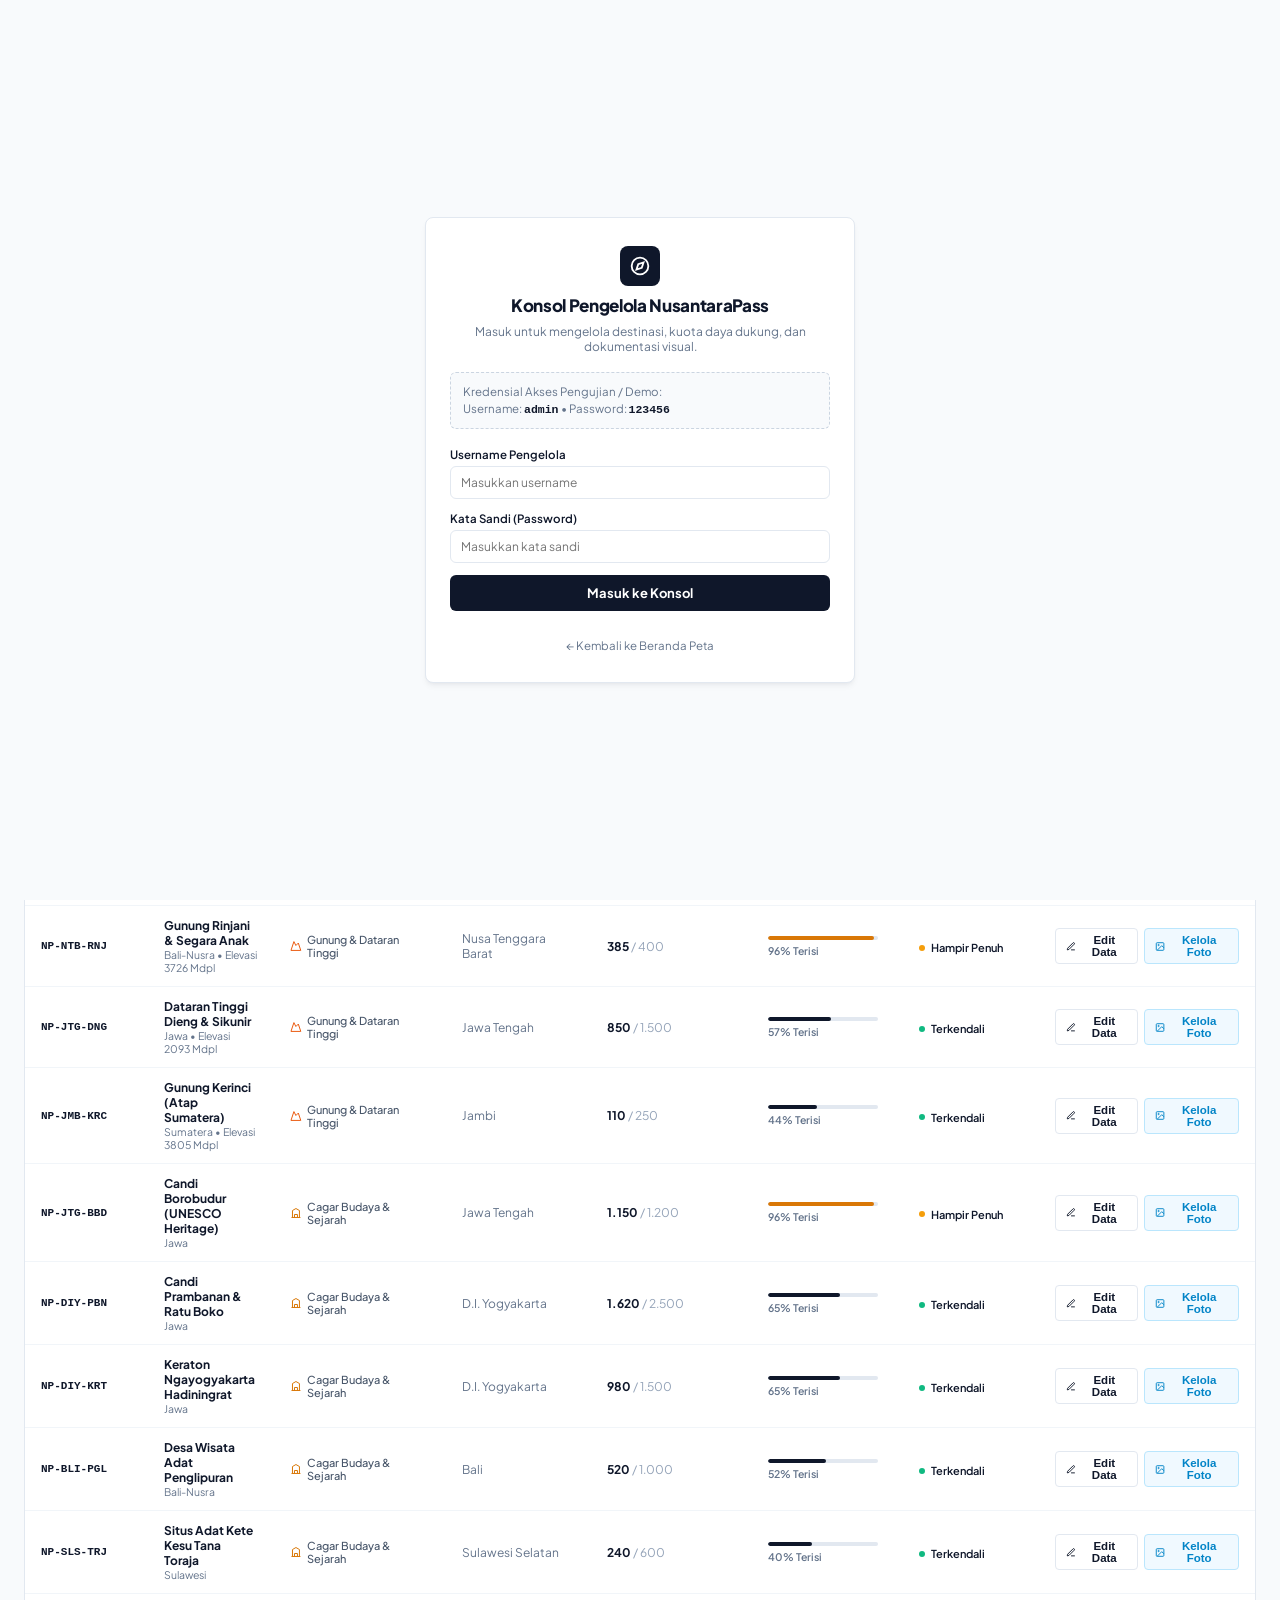
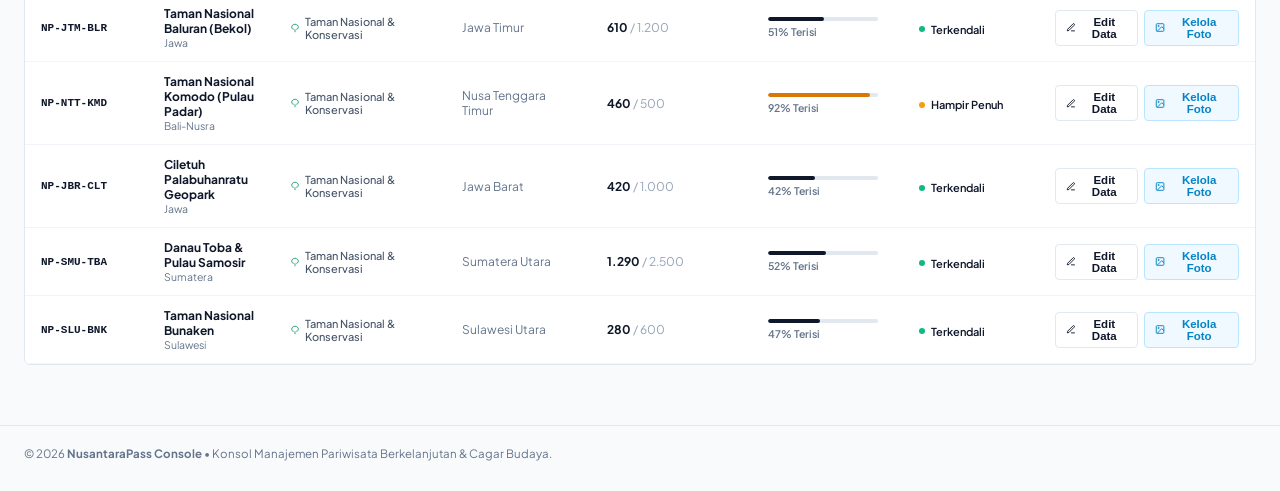
==== admin/index.html @ b31f5fff "chore(cleanup): remove all non-code explanatory comments across HTML, CSS, and JS" ====
<!DOCTYPE html>
<html lang="id">
<head>
  <meta charset="UTF-8" />
  <meta name="viewport" content="width=device-width, initial-scale=1.0" />
  <title>Konsol Pengelola Kuota &amp; Destinasi — NusantaraPass</title>
  
  <link rel="icon" href="data:image/svg+xml,<svg xmlns=%22http://www.w3.org/2000/svg%22 viewBox=%220 0 100 100%22><circle cx=%2250%22 cy=%2250%22 r=%2245%22 fill=%22%230f172a%22/><polygon points=%2265,35 56,56 35,65 44,44%22 fill=%22%23ffffff%22/></svg>" />
  
  <link rel="preconnect" href="https://fonts.googleapis.com" />
  <link rel="preconnect" href="https://fonts.gstatic.com" crossorigin />
  <link href="https://fonts.googleapis.com/css2?family=Plus+Jakarta+Sans:wght@400;500;600;700;800&display=swap" rel="stylesheet" />
  <link rel="stylesheet" href="../assets/css/admin.css" />
</head>

<body class="admin-body">
  
  <div id="adminLoginOverlay" class="admin-login-overlay">
    <div class="admin-login-card">
      <div class="admin-login-header">
        <div class="admin-login-logo">
          <svg width="20" height="20" viewBox="0 0 24 24" fill="none" stroke="currentColor" stroke-width="2.2">
            <circle cx="12" cy="12" r="10"/>
            <polygon points="16.24 7.76 14.12 14.12 7.76 16.24 9.88 9.88 16.24 7.76"/>
          </svg>
        </div>
        <div class="admin-login-title">Konsol Pengelola NusantaraPass</div>
        <div class="admin-login-sub">Masuk untuk mengelola destinasi, kuota daya dukung, dan dokumentasi visual.</div>
      </div>

      <div class="admin-login-demo-hint">
        Kredensial Akses Pengujian / Demo:<br/>
        Username: <b>admin</b> &bull; Password: <b>123456</b>
      </div>

      <form id="adminLoginForm" onsubmit="handleAdminLogin(event)" style="display: flex; flex-direction: column; gap: 12px;">
        <div id="adminLoginError" style="display: none; padding: 8px 12px; background: #fef2f2; border: 1px solid #fecaca; border-radius: var(--admin-radius); color: #dc2626; font-size: 11.5px; font-weight: 600;"></div>
        
        <div>
          <label class="form-label">Username Pengelola</label>
          <input type="text" id="adminLoginUser" class="form-input-admin" placeholder="Masukkan username" required autocomplete="username" />
        </div>

        <div>
          <label class="form-label">Kata Sandi (Password)</label>
          <input type="password" id="adminLoginPass" class="form-input-admin" placeholder="Masukkan kata sandi" required autocomplete="current-password" />
        </div>

        <button type="submit" class="admin-login-btn">Masuk ke Konsol</button>
      </form>

      <div style="text-align: center; margin-top: 4px;">
        <a href="../index.html" onclick="navigateToMap(event)" style="font-size: 11.5px; color: var(--admin-text-muted); text-decoration: none;">&larr; Kembali ke Beranda Peta</a>
      </div>
    </div>
  </div>

<header class="admin-topbar">
    <div class="admin-topbar-inner">
      <a href="../index.html" class="admin-brand" onclick="navigateToMap(event)">
        <div class="admin-brand-icon">
          <svg width="18" height="18" viewBox="0 0 24 24" fill="none" stroke="currentColor" stroke-width="2.2">
            <circle cx="12" cy="12" r="10"/>
            <polygon points="16.24 7.76 14.12 14.12 7.76 16.24 9.88 9.88 16.24 7.76"/>
          </svg>
        </div>
        <div class="admin-brand-text">
          <span class="admin-brand-title">NusantaraPass</span>
          <span class="admin-tag">CMS Console</span>
        </div>
      </a>

      <div class="admin-topbar-right">
        
        <button id="supabaseStatusBadge" class="admin-db-status" onclick="openSqlHelpModal()" title="Status koneksi Supabase Cloud">
          <span class="status-dot-mini pending" id="dbDotIndicator"></span>
          <span id="dbStatusText">Memeriksa Database...</span>
        </button>

        <a href="../index.html" class="btn-admin-action btn-admin-outline" onclick="navigateToMap(event)">
          <svg width="13" height="13" viewBox="0 0 24 24" fill="none" stroke="currentColor" stroke-width="2.2">
            <line x1="19" y1="12" x2="5" y2="12"/>
            <polyline points="12 19 5 12 12 5"/>
          </svg>
          Kembali ke Peta
        </a>

        <button id="btnAdminLogout" class="btn-admin-action btn-admin-outline" onclick="handleAdminLogout()" style="display: none; color: #dc2626; border-color: #fca5a5;" title="Keluar dari sesi admin">
          <svg width="13" height="13" viewBox="0 0 24 24" fill="none" stroke="currentColor" stroke-width="2.2">
            <path d="M9 21H5a2 2 0 0 1-2-2V5a2 2 0 0 1 2-2h4"/>
            <polyline points="16 17 21 12 16 7"/>
            <line x1="21" y1="12" x2="9" y2="12"/>
          </svg>
          Keluar
        </button>
      </div>
    </div>
  </header>

<main class="admin-container">
    
    <section class="admin-metric-ribbon">
      <div class="admin-metric-cell">
        <span class="metric-cell-label">Total Destinasi Terdata</span>
        <div id="kpiTotalDest" class="metric-cell-value">20</div>
        <span class="metric-cell-note">Tersebar di 38 Provinsi</span>
      </div>
      <div class="admin-metric-cell">
        <span class="metric-cell-label">Pengunjung Hari Ini</span>
        <div id="kpiTotalVisitors" class="metric-cell-value">18.405</div>
        <span class="metric-cell-note">Terkonsolidasi secara live</span>
      </div>
      <div class="admin-metric-cell">
        <span class="metric-cell-label">Status Waspada / Terbatas</span>
        <div id="kpiWarningCount" class="metric-cell-value">2</div>
        <span class="metric-cell-note">Perlu atensi daya dukung</span>
      </div>
      <div class="admin-metric-cell">
        <span class="metric-cell-label">Stempel Paspor Siap</span>
        <div id="kpiStampCount" class="metric-cell-value">20</div>
        <span class="metric-cell-note">Verifikasi QR otomatis</span>
      </div>
    </section>

<section class="admin-card-section">
      <div class="admin-section-header">
        <div class="admin-section-info">
          <h2>Manajemen Objek Wisata &amp; Dokumentasi Media</h2>
          <p>Ubah profil destinasi, kelola foto dokumentasi lapangan, dan atur ambang batas kuota harian daya dukung.</p>
        </div>

        <div class="admin-toolbar-controls">
          
          <div class="admin-search-box">
            <svg width="14" height="14" viewBox="0 0 24 24" fill="none" stroke="currentColor" stroke-width="2">
              <circle cx="11" cy="11" r="8"/>
              <line x1="21" y1="21" x2="16.65" y2="16.65"/>
            </svg>
            <input type="text" id="adminSearchInput" class="admin-search-input" placeholder="Cari nama, kode, provinsi..." oninput="handleFilterChange()" />
          </div>

<select id="adminCategorySelect" class="admin-select-filter" onchange="handleFilterChange()">
            <option value="all">Semua Kategori</option>
            <option value="pantai">Bahari &amp; Pantai</option>
            <option value="gunung">Gunung &amp; Dataran Tinggi</option>
            <option value="budaya">Cagar Budaya &amp; Sejarah</option>
            <option value="taman_nasional">Taman Nasional &amp; Konservasi</option>
          </select>

<button class="btn-admin-action btn-admin-primary" onclick="openAddDestModal()">
            <svg width="13" height="13" viewBox="0 0 24 24" fill="none" stroke="currentColor" stroke-width="2.5">
              <line x1="12" y1="5" x2="12" y2="19"/>
              <line x1="5" y1="12" x2="19" y2="12"/>
            </svg>
            Tambah Destinasi
          </button>
        </div>
      </div>

<div class="admin-table-container">
        <table class="admin-table">
          <thead>
            <tr>
              <th style="width: 100px;">KODE</th>
              <th>NAMA DESTINASI</th>
              <th style="width: 150px;">KATEGORI</th>
              <th style="width: 120px;">PROVINSI</th>
              <th style="width: 130px;">PENGUNJUNG / KUOTA</th>
              <th style="width: 120px;">BEBAN KAPASITAS</th>
              <th style="width: 110px;">STATUS</th>
              <th style="width: 190px; text-align: right;">AKSI MANAJEMEN</th>
            </tr>
          </thead>
          <tbody id="adminDestTableBody">
            
          </tbody>
        </table>
      </div>
    </section>
  </main>

<div id="editDestModal" class="modal-overlay" onclick="if(event.target === this) closeEditDestModal()">
    <div class="modal-dialog" style="max-width: 680px; max-height: 92vh; display: flex; flex-direction: column;" onclick="event.stopPropagation()">
      <div class="modal-header">
        <div>
          <h3 id="editModalHeading">Edit Data Objek Wisata</h3>
          <p style="font-size: 11.5px; color: var(--admin-text-muted); margin: 2px 0 0;">Perubahan akan disinkronkan ke Cloud Database &amp; Tampilan Web.</p>
        </div>
        <button class="modal-close-btn" onclick="closeEditDestModal()">&times;</button>
      </div>

      <div class="modal-body" style="overflow-y: auto; max-height: calc(92vh - 120px); padding: 20px;">
        <form id="editDestForm" onsubmit="handleSaveEditDestination(event)" style="display: flex; flex-direction: column; gap: 14px;">
          <input type="hidden" id="editDestId" />

<div style="display: grid; grid-template-columns: 1.5fr 1fr; gap: 12px;">
            <div>
              <label class="form-label">Nama Objek Wisata</label>
              <input type="text" id="editDestName" class="form-input-admin" required />
            </div>
            <div>
              <label class="form-label">Kategori Wisata</label>
              <select id="editDestCategory" class="form-input-admin" onchange="handleEditCategoryChange()">
                <option value="pantai">Bahari &amp; Pantai</option>
                <option value="gunung">Gunung &amp; Dataran Tinggi</option>
                <option value="budaya">Cagar Budaya &amp; Sejarah</option>
                <option value="taman_nasional">Taman Nasional &amp; Konservasi</option>
              </select>
            </div>
          </div>

<div id="editDestRow2" style="display: grid; grid-template-columns: 1fr 1fr 0.8fr; gap: 12px;">
            <div>
              <label class="form-label">Pulau / Region</label>
              <select id="editDestRegion" class="form-input-admin">
                <option value="Jawa">Jawa</option>
                <option value="Sumatera">Sumatera</option>
                <option value="Bali-Nusra">Bali &amp; Nusa Tenggara</option>
                <option value="Kalimantan">Kalimantan</option>
                <option value="Sulawesi">Sulawesi</option>
                <option value="Maluku">Maluku</option>
                <option value="Papua">Papua</option>
              </select>
            </div>
            <div>
              <label class="form-label">Provinsi</label>
              <input type="text" id="editDestProvince" class="form-input-admin" required />
            </div>
            <div id="editDestElevationCol">
              <label class="form-label">Elevasi (Mdpl)</label>
              <input type="number" id="editDestElevation" class="form-input-admin" placeholder="Contoh: 3726" />
            </div>
          </div>
          
          <div style="display: grid; grid-template-columns: 1fr 1fr; gap: 12px;">
            <div>
              <label class="form-label">Latitude (Titik Lintang)</label>
              <input type="number" step="any" id="editDestLat" class="form-input-admin" required />
            </div>
            <div>
              <label class="form-label">Longitude (Titik Bujur)</label>
              <input type="number" step="any" id="editDestLng" class="form-input-admin" required />
            </div>
          </div>

<div style="display: grid; grid-template-columns: 1fr 1fr 1fr; gap: 12px;">
            <div>
              <label class="form-label">Batas Kuota Harian</label>
              <input type="number" id="editDestQuota" class="form-input-admin" required />
            </div>
            <div>
              <label class="form-label">Pengunjung Hari Ini</label>
              <input type="number" id="editDestVisitors" class="form-input-admin" required />
            </div>
            <div>
              <label class="form-label">Status Operasional</label>
              <select id="editDestStatus" class="form-input-admin">
                <option value="tersedia">Terkendali / Tersedia</option>
                <option value="hampir_penuh">Hampir Penuh (Waspada)</option>
                <option value="ditutup_cuaca">Kapasitas Penuh / Ditutup</option>
              </select>
            </div>
          </div>

<div style="display: grid; grid-template-columns: 1fr 1fr; gap: 12px;">
            <div>
              <label class="form-label">Tarif Retribusi / Tiket (Rp)</label>
              <input type="number" id="editDestTicketPrice" class="form-input-admin" required />
            </div>
            <div>
              <label class="form-label">Kondisi Alam &amp; Cuaca (BMKG)</label>
              <input type="text" id="editDestWaveStatus" class="form-input-admin" placeholder="Contoh: Normal & Kondusif" />
            </div>
          </div>

<div>
            <label class="form-label">Foto Cover Utama Destinasi</label>
            <div class="cover-preview-container">
              <div class="cover-preview-box">
                <img id="editCoverPreviewImg" src="" alt="Pratinjau Cover" />
              </div>
              <div class="cover-control-inputs">
                <input type="url" id="editDestPhotoUrl" class="form-input-admin" placeholder="https://images.unsplash.com/..." oninput="updateCoverPreview(this.value)" required />
                <div style="display: flex; align-items: center; gap: 8px;">
                  <label class="cover-file-btn" for="editCoverFileInput">
                    <svg width="13" height="13" viewBox="0 0 24 24" fill="none" stroke="currentColor" stroke-width="2.2"><path d="M21 15v4a2 2 0 0 1-2 2H5a2 2 0 0 1-2-2v-4"/><polyline points="17 8 12 3 7 8"/><line x1="12" y1="3" x2="12" y2="15"/></svg>
                    Pilih File Foto (HP / Laptop)
                  </label>
                  <input type="file" id="editCoverFileInput" accept="image/*" style="display: none;" onchange="handleCoverFileSelected(event)" />
                  <span style="font-size: 11px; color: var(--admin-text-muted);">Mendukung JPG, PNG, WebP</span>
                </div>
              </div>
            </div>
          </div>

<div>
            <label class="form-label">Atribusi &amp; Hak Cipta Foto Cover (Fotografer / Sumber)</label>
            <input type="text" id="editDestPhotoAttribution" class="form-input-admin" placeholder="Contoh: Alex Azabache / Unsplash" />
          </div>

<div>
            <label class="form-label">Deskripsi Objek Wisata &amp; Nilai Konservasi</label>
            <textarea id="editDestDesc" class="form-input-admin" rows="3"></textarea>
          </div>

<div style="display: flex; justify-content: flex-end; gap: 10px; border-top: 1px solid var(--admin-border); padding-top: 14px; margin-top: 6px;">
            <button type="button" class="btn-admin-action btn-admin-outline" onclick="closeEditDestModal()">Batal</button>
            <button type="submit" class="btn-admin-action btn-admin-primary">
              <svg width="13" height="13" viewBox="0 0 24 24" fill="none" stroke="currentColor" stroke-width="2.2"><path d="M19 21H5a2 2 0 0 1-2-2V5a2 2 0 0 1 2-2h11l5 5v11a2 2 0 0 1-2 2z"/><polyline points="17 21 17 13 7 13 7 21"/><polyline points="7 3 7 8 15 8"/></svg>
              Simpan Perubahan
            </button>
          </div>
        </form>
      </div>
    </div>
  </div>

<div id="mediaModal" class="modal-overlay" onclick="if(event.target === this) closeMediaModal()">
    <div class="modal-dialog" style="max-width: 820px; max-height: 92vh; display: flex; flex-direction: column;" onclick="event.stopPropagation()">
      <div class="modal-header">
        <div>
          <h3>Kelola Foto Dokumentasi Lapangan</h3>
          <p id="mediaModalSubtitle" style="font-size: 11.5px; color: var(--admin-text-muted); margin: 2px 0 0;">Tambah dan hapus galeri visual untuk destinasi ini.</p>
        </div>
        <button class="modal-close-btn" onclick="closeMediaModal()">&times;</button>
      </div>

      <div class="modal-body" style="overflow-y: auto; max-height: calc(92vh - 120px); padding: 20px;">
        
        <div class="gallery-add-panel">
          <div class="gallery-add-title">+ Tambah Foto Dokumentasi Baru</div>
          <div style="display: grid; grid-template-columns: 1.2fr 1fr 1fr; gap: 10px;">
            <div>
              <label class="form-label">URL Foto / Gambar</label>
              <input type="url" id="newPhotoUrl" class="form-input-admin" placeholder="https://images.unsplash.com/..." oninput="updateNewPhotoPreview(this.value)" />
            </div>
            <div>
              <label class="form-label">Keterangan / Caption Foto</label>
              <input type="text" id="newPhotoCaption" class="form-input-admin" placeholder="Contoh: Sunset dramatis di bibir tebing..." />
            </div>
            <div>
              <label class="form-label">Atribusi / Kredit Fotografer</label>
              <input type="text" id="newPhotoAttribution" class="form-input-admin" placeholder="Contoh: Bachtiar / Unsplash" />
            </div>
          </div>

          <div style="display: flex; justify-content: space-between; align-items: center; flex-wrap: wrap; gap: 8px;">
            <div style="display: flex; align-items: center; gap: 8px;">
              <label class="cover-file-btn" for="newPhotoFileInput" style="padding: 5px 10px;">
                <svg width="12" height="12" viewBox="0 0 24 24" fill="none" stroke="currentColor" stroke-width="2.2"><path d="M21 15v4a2 2 0 0 1-2 2H5a2 2 0 0 1-2-2v-4"/><polyline points="17 8 12 3 7 8"/><line x1="12" y1="3" x2="12" y2="15"/></svg>
                Unggah File dari Perangkat
              </label>
              <input type="file" id="newPhotoFileInput" accept="image/*" style="display: none;" onchange="handleNewPhotoFileSelected(event)" />
              <span id="newPhotoFileStatus" style="font-size: 11px; color: var(--admin-text-muted);">Atau tempel URL langsung</span>
            </div>

            <button type="button" class="btn-admin-action btn-admin-primary" onclick="handleAddPhotoToGallery()">
              <svg width="12" height="12" viewBox="0 0 24 24" fill="none" stroke="currentColor" stroke-width="2.5"><line x1="12" y1="5" x2="12" y2="19"/><line x1="5" y1="12" x2="19" y2="12"/></svg>
              Tambahkan ke Galeri
            </button>
          </div>
        </div>

<div style="margin-top: 18px;">
          <div style="display: flex; justify-content: space-between; align-items: center; margin-bottom: 8px;">
            <span style="font-size: 12.5px; font-weight: 700; color: var(--admin-text-main);">Koleksi Foto Terpasang (<span id="galleryCountBadge">0</span>)</span>
            <span style="font-size: 11px; color: var(--admin-text-muted);">Foto ini langsung tampil di halaman detail destinasi.</span>
          </div>

          <div id="mediaGalleryGrid" class="gallery-admin-grid">
            
          </div>
        </div>
      </div>

      <div style="padding: 12px 20px; border-top: 1px solid var(--admin-border); display: flex; justify-content: flex-end;">
        <button class="btn-admin-action btn-admin-primary" onclick="closeMediaModal()">Selesai</button>
      </div>
    </div>
  </div>

<div id="addDestModal" class="modal-overlay" onclick="if(event.target === this) closeAddDestModal()">
    <div class="modal-dialog" onclick="event.stopPropagation()">
      <div class="modal-header">
        <h3>Tambah Objek Wisata Nusantara</h3>
        <button class="modal-close-btn" onclick="closeAddDestModal()">&times;</button>
      </div>
      <div class="modal-body">
        <p style="font-size: 12px; color: var(--admin-text-muted); margin: 0 0 16px 0;">
          Data destinasi baru akan divalidasi dan disimpan langsung ke pangkalan data Supabase Cloud (<code>np_destinations</code>).
        </p>

        <form id="addDestForm" onsubmit="handleCreateDestination(event)" style="display: flex; flex-direction: column; gap: 14px;">
          <div>
            <label class="form-label">Nama Objek Wisata</label>
            <input type="text" id="destInputName" class="form-input-admin" required placeholder="Contoh: Dataran Tinggi Dieng &amp; Kawah Sikidang" />
          </div>

          <div style="display: grid; grid-template-columns: 1fr 1fr; gap: 12px;">
            <div>
              <label class="form-label">Kategori Wisata</label>
              <select id="destInputCategory" class="form-input-admin">
                <option value="pantai">Bahari &amp; Pantai</option>
                <option value="gunung">Gunung &amp; Dataran Tinggi</option>
                <option value="budaya">Cagar Budaya &amp; Sejarah</option>
                <option value="taman_nasional">Taman Nasional &amp; Konservasi</option>
              </select>
            </div>
            <div>
              <label class="form-label">Pulau / Region</label>
              <select id="destInputRegion" class="form-input-admin">
                <option value="Jawa">Jawa</option>
                <option value="Sumatera">Sumatera</option>
                <option value="Bali-Nusra">Bali &amp; Nusa Tenggara</option>
                <option value="Kalimantan">Kalimantan</option>
                <option value="Sulawesi">Sulawesi</option>
                <option value="Maluku">Maluku</option>
                <option value="Papua">Papua</option>
              </select>
            </div>
          </div>

          <div style="display: grid; grid-template-columns: 1fr 1fr; gap: 12px;">
            <div>
              <label class="form-label">Provinsi</label>
              <input type="text" id="destInputProvince" class="form-input-admin" required placeholder="Contoh: Jawa Tengah" />
            </div>
            <div>
              <label class="form-label">Batas Kuota Harian (Orang)</label>
              <input type="number" id="destInputQuota" class="form-input-admin" required value="1200" />
            </div>
          </div>

          <div style="display: grid; grid-template-columns: 1fr 1fr; gap: 12px;">
            <div>
              <label class="form-label">Latitude (Lintang)</label>
              <input type="number" step="any" id="destInputLat" class="form-input-admin" required value="-7.2050" />
            </div>
            <div>
              <label class="form-label">Longitude (Bujur)</label>
              <input type="number" step="any" id="destInputLng" class="form-input-admin" required value="109.9050" />
            </div>
          </div>

          <div>
            <label class="form-label">Foto Cover Utama (URL)</label>
            <input type="url" id="destInputPhotoUrl" class="form-input-admin" placeholder="https://images.unsplash.com/..." value="https://images.unsplash.com/photo-1507525428034-b723cf961d3e?auto=format&fit=crop&w=800&q=80" required />
          </div>

          <div>
            <label class="form-label">Deskripsi Singkat &amp; Keunikan Ekologis</label>
            <textarea id="destInputDesc" class="form-input-admin" rows="2" placeholder="Pusat keanekaragaman hayati dan lanskap vulkanik aktif dengan batasan daya dukung terjaga..."></textarea>
          </div>

          <div style="display: flex; justify-content: flex-end; gap: 10px; margin-top: 10px; border-top: 1px solid var(--admin-border); padding-top: 14px;">
            <button type="button" class="btn-admin-action btn-admin-outline" onclick="closeAddDestModal()">Batal</button>
            <button type="submit" class="btn-admin-action btn-admin-primary">
              <svg width="13" height="13" viewBox="0 0 24 24" fill="none" stroke="currentColor" stroke-width="2"><path d="M19 21H5a2 2 0 0 1-2-2V5a2 2 0 0 1 2-2h11l5 5v11a2 2 0 0 1-2 2z"/><polyline points="17 21 17 13 7 13 7 21"/><polyline points="7 3 7 8 15 8"/></svg>
              Simpan Destinasi
            </button>
          </div>
        </form>
      </div>
    </div>
  </div>

<div id="sqlHelpModal" class="modal-overlay" onclick="if(event.target === this) closeSqlHelpModal()">
    <div class="modal-dialog" style="max-width: 600px;" onclick="event.stopPropagation()">
      <div class="modal-header">
        <h3>Status Pangkalan Data Supabase Cloud</h3>
        <button class="modal-close-btn" onclick="closeSqlHelpModal()">&times;</button>
      </div>
      <div class="modal-body">
        <div style="background: #f8fafc; border: 1px solid var(--admin-border); border-radius: var(--admin-radius); padding: 14px; margin-bottom: 16px;">
          <div style="font-size: 13px; font-weight: 700; color: var(--admin-text-main); margin-bottom: 4px;">Pangkalan Data Mandiri NusantaraPass</div>
          <p style="font-size: 12px; color: var(--admin-text-muted); line-height: 1.6; margin: 0;">
            NusantaraPass terhubung ke pangkalan data cloud mandiri (<code>czaafevdnaqmeejthebm.supabase.co</code>) dengan API Key terisolasi penuh.
          </p>
        </div>

        <div style="font-size: 12px; color: var(--admin-text-main); line-height: 1.6;">
          <div style="font-weight: 700; margin-bottom: 6px;">Langkah Penyiapan Schema (Bila Belum Dijalankan di Project Baru):</div>
          <ol style="padding-left: 20px; margin: 0 0 16px; color: var(--admin-text-muted);">
            <li>Buka SQL Editor Supabase: <a href="https://supabase.com/dashboard/project/czaafevdnaqmeejthebm/sql/new" target="_blank" style="color: #0f172a; font-weight: 700; text-decoration: underline;">Buka Supabase SQL Editor</a></li>
            <li>Buka file <code>supabase_schema.sql</code> di direktori root proyek.</li>
            <li>Salin seluruh skrip DDL SQL dan klik <b>Run</b> di Supabase Console.</li>
          </ol>
        </div>

        <div style="text-align: right; border-top: 1px solid var(--admin-border); padding-top: 14px;">
          <button class="btn-admin-action btn-admin-primary" onclick="closeSqlHelpModal()">Tutup</button>
        </div>
      </div>
    </div>
  </div>

  <footer class="admin-footer">
    <div>&copy; 2026 <strong>NusantaraPass Console</strong> &bull; Konsol Manajemen Pariwisata Berkelanjutan &amp; Cagar Budaya.</div>
  </footer>

<script src="https://cdn.jsdelivr.net/npm/@supabase/supabase-js@2"></script>
  <script src="../assets/js/data.js"></script>
  <script src="../assets/js/supabase-config.js"></script>

  <script>
let filterQuery = '';
    let filterCategory = 'all';
    let currentMediaDestId = null;
    let currentGalleryList = [];

const defaultMediaCollections = {
      pantai: [
        { caption: 'Pemandangan Garis Pantai & Horison Laut', attribution: 'Bachtiar / Unsplash' },
        { url: 'https://images.unsplash.com/photo-1507525428034-b723cf961d3e?auto=format&fit=crop&w=800&q=80', caption: 'Hamparan Pasir & Sempadan Pantai', attribution: 'Sean Oulashin / Unsplash' },
        { url: 'https://images.unsplash.com/photo-1544551763-46a013bb70d5?auto=format&fit=crop&w=800&q=80', caption: 'Ekosistem Karang Laut Bersih', attribution: 'Silas Baisch / Unsplash' },
        { url: 'https://images.unsplash.com/photo-1537996194471-e657df975ab4?auto=format&fit=crop&w=800&q=80', caption: 'Lanskap Senja Pesisir Samudra', attribution: 'Alex Azabache / Unsplash' }
      ],
      gunung: [
        { caption: 'Pemandangan Kaldera & Puncak Ketinggian', attribution: 'Bambang Pamungkas / Unsplash' },
        { url: 'https://images.unsplash.com/photo-1464822759023-fed622ff2c3b?auto=format&fit=crop&w=800&q=80', caption: 'Lautan Kabut di Ketinggian', attribution: 'Kalos / Unsplash' },
        { url: 'https://images.unsplash.com/photo-1506744038136-46273834b3fb?auto=format&fit=crop&w=800&q=80', caption: 'Savana Edelweiss & Jalur Trekking', attribution: 'Bailey Zindel / Unsplash' },
        { url: 'https://images.unsplash.com/photo-1519681393784-d120267933ba?auto=format&fit=crop&w=800&q=80', caption: 'Kawah Belerang & Batuan Vulkanik', attribution: 'Benjamin Davies / Unsplash' }
      ],
      budaya: [
        { caption: 'Kemegahan Monumen Cagar Budaya Sejarah', attribution: 'Ahmad Faisal / Unsplash' },
        { url: 'https://images.unsplash.com/photo-1596402184320-417e7178b2cd?auto=format&fit=crop&w=800&q=80', caption: 'Pahatan Relief & Stupa Kuno', attribution: 'Aditya Wardhana / Unsplash' },
        { url: 'https://images.unsplash.com/photo-1544644181-1484b3fdfc62?auto=format&fit=crop&w=800&q=80', caption: 'Pancaran Cahaya Fajar di Situs', attribution: 'Rifqi Ali / Unsplash' },
        { url: 'https://images.unsplash.com/photo-1609137144822-0a259c735d1a?auto=format&fit=crop&w=800&q=80', caption: 'Pelataran Suci Cagar Budaya', attribution: 'Fahmi Fakhrudin / Unsplash' }
      ],
      taman_nasional: [
        { caption: 'Lanskap Zona Inti Konservasi Hayati', attribution: 'Balai Konservasi / Unsplash' },
        { url: 'https://images.unsplash.com/photo-1518709268805-4e9042af9f23?auto=format&fit=crop&w=800&q=80', caption: 'Padang Rumput & Satwa Terlindungi', attribution: 'David Clode / Unsplash' },
        { url: 'https://images.unsplash.com/photo-1448375240586-882707db888b?auto=format&fit=crop&w=800&q=80', caption: 'Kanopi Hutan Konservasi Rimbun', attribution: 'Dan Meyers / Unsplash' },
        { url: 'https://images.unsplash.com/photo-1470071459604-3b5ec3a7fe05?auto=format&fit=crop&w=800&q=80', caption: 'Daerah Aliran Sungai Sumber Air', attribution: 'Luca Bravo / Unsplash' }
      ]
    };

    function applyLocalOverrides() {
      try {
        const rawOverrides = localStorage.getItem('np_destinations_override');
        if (rawOverrides && typeof NUSANTARA_DESTINATIONS !== 'undefined') {
          const overrides = JSON.parse(rawOverrides);
          NUSANTARA_DESTINATIONS.forEach(d => {
            if (overrides[d.id]) {
              Object.assign(d, overrides[d.id]);
            }
          });
        }
      } catch (e) {}
    }

function sanitizeInput(str) {
      if (typeof str !== 'string') return '';
      return str
        .replace(/[<>]/g, '')           
        .replace(/javascript:/gi, '')    
        .replace(/on\w+=/gi, '')        
        .trim();
    }

    async function computeSha256(str) {
      const enc = new TextEncoder().encode(str);
      const hashBuf = await crypto.subtle.digest('SHA-256', enc);
      const hashArr = Array.from(new Uint8Array(hashBuf));
      return hashArr.map(b => b.toString(16).padStart(2, '0')).join('');
    }

const ADMIN_AUTH_CONFIG = {
      
      USER_HASH: '8c6976e5b5410415bde908bd4dee15dfb167a9c873fc4bb8a81f6f2ab448a918',
      PASS_HASH: '8d969eef6ecad3c29a3a629280e686cf0c3f5d5a86aff3ca12020c923adc6c92',
      SESSION_DURATION_MS: 2 * 60 * 60 * 1000 
    };

    function getAdminSession() {
      try {
        const raw = sessionStorage.getItem('np_admin_session');
        if (!raw) return null;
        const session = JSON.parse(raw);
        if (!session || !session.token || !session.expiresAt) return null;
        if (Date.now() > session.expiresAt) {
          sessionStorage.removeItem('np_admin_session');
          return null;
        }
        return session;
      } catch (e) {
        return null;
      }
    }

    function checkAdminAuth() {
      const session = getAdminSession();
      const overlay = document.getElementById('adminLoginOverlay');
      const logoutBtn = document.getElementById('btnAdminLogout');
      if (session) {
        if (overlay) overlay.classList.add('hidden');
        if (logoutBtn) logoutBtn.style.display = 'inline-flex';
      } else {
        if (overlay) overlay.classList.remove('hidden');
        if (logoutBtn) logoutBtn.style.display = 'none';
      }
    }

    async function handleAdminLogin(e) {
      if (e) e.preventDefault();
      const rawUser = document.getElementById('adminLoginUser')?.value || '';
      const rawPass = document.getElementById('adminLoginPass')?.value || '';
      const errEl = document.getElementById('adminLoginError');

      const cleanUser = sanitizeInput(rawUser);
      const userHash = await computeSha256(cleanUser);
      const passHash = await computeSha256(rawPass.trim());

      if (userHash === ADMIN_AUTH_CONFIG.USER_HASH && passHash === ADMIN_AUTH_CONFIG.PASS_HASH) {
        const sessionPayload = {
          user: cleanUser,
          token: 'auth_' + Math.random().toString(36).substring(2) + Date.now().toString(36),
          issuedAt: Date.now(),
          expiresAt: Date.now() + ADMIN_AUTH_CONFIG.SESSION_DURATION_MS
        };
        sessionStorage.setItem('np_admin_session', JSON.stringify(sessionPayload));
        if (errEl) errEl.style.display = 'none';
        checkAdminAuth();
      } else {
        if (errEl) {
          errEl.textContent = 'Autentikasi gagal. Kredensial tidak cocok. (Gunakan akun pengujian: admin / 123456)';
          errEl.style.display = 'block';
        }
      }
    }

    function handleAdminLogout() {
      if (confirm('Apakah Anda yakin ingin keluar dari sesi Konsol Pengelola?')) {
        sessionStorage.removeItem('np_admin_session');
        checkAdminAuth();
      }
    }

    function navigateToMap(e) {
      if (e) e.preventDefault();
      const ref = document.referrer;
      if (ref && (ref.endsWith('/') || ref.endsWith('/index.html')) && !ref.includes('/destinasi/') && !ref.includes('/admin/')) {
        window.history.back();
      } else {
        window.location.replace('../index.html');
      }
    }

    document.addEventListener('DOMContentLoaded', async () => {
      checkAdminAuth();
      applyLocalOverrides();
      await checkDbStatus();
      await loadAdminData();
    });

    async function checkDbStatus() {
      const dot = document.getElementById('dbDotIndicator');
      const text = document.getElementById('dbStatusText');
      if (!dot || !text) return;

      try {
        const res = await npCheckConnection();
        if (res.connected) {
          dot.className = 'status-dot-mini connected';
          text.textContent = 'Supabase Cloud Terhubung';
        } else {
          dot.className = 'status-dot-mini pending';
          text.textContent = 'Menunggu Schema SQL';
        }
      } catch (err) {
        dot.className = 'status-dot-mini pending';
        text.textContent = 'Offline / Local Fallback';
      }
    }

    async function loadAdminData() {
      if (typeof npFetchDestinations === 'function') {
        try {
          await npFetchDestinations();
        } catch(e) {
          console.log('Menggunakan fallback data lokal.');
        }
      }
      applyLocalOverrides();
      renderTable();
      updateKpis();
    }

    function handleFilterChange() {
      const searchEl = document.getElementById('adminSearchInput');
      const catEl = document.getElementById('adminCategorySelect');
      filterQuery = searchEl ? searchEl.value.trim().toLowerCase() : '';
      filterCategory = catEl ? catEl.value : 'all';
      renderTable();
    }

    function getCatDisplayName(c) {
      if (c === 'pantai') return 'Bahari & Pantai';
      if (c === 'gunung') return 'Gunung & Dataran Tinggi';
      if (c === 'budaya') return 'Cagar Budaya & Sejarah';
      if (c === 'taman_nasional') return 'Taman Nasional & Konservasi';
      return (c || '').replace('_', ' ');
    }

    function getCategorySvgMini(category) {
      if (category === 'pantai') {
        return `<svg width="12" height="12" viewBox="0 0 24 24" fill="none" stroke="#0284c7" stroke-width="2"><path d="M2 18c2-2 4-2 6 0s4 2 6 0 4-2 6 0"/><circle cx="12" cy="7" r="4"/></svg>`;
      } else if (category === 'gunung') {
        return `<svg width="12" height="12" viewBox="0 0 24 24" fill="none" stroke="#ea580c" stroke-width="2"><path d="m8 3 4 8 5-5 5 15H2L8 3z"/></svg>`;
      } else if (category === 'budaya') {
        return `<svg width="12" height="12" viewBox="0 0 24 24" fill="none" stroke="#d97706" stroke-width="2"><path d="M3 21h18M5 21V7l7-4 7 4v14M9 21v-6h6v6"/></svg>`;
      }
      return `<svg width="12" height="12" viewBox="0 0 24 24" fill="none" stroke="#059669" stroke-width="2"><path d="M12 22v-7M9 15c-3 0-5-2-5-5 0-4 4-7 8-7s8 3 8 7c0 3-2 5-5 5"/></svg>`;
    }

    function renderTable() {
      const tbody = document.getElementById('adminDestTableBody');
      if (!tbody) return;

      const list = (typeof NUSANTARA_DESTINATIONS !== 'undefined') ? NUSANTARA_DESTINATIONS : [];

      const filtered = list.filter(d => {
        const matchCategory = (filterCategory === 'all' || d.category === filterCategory);
        const q = filterQuery;
        const matchQuery = !q || 
          d.name.toLowerCase().includes(q) || 
          d.code.toLowerCase().includes(q) || 
          d.province.toLowerCase().includes(q) ||
          d.region.toLowerCase().includes(q);
        return matchCategory && matchQuery;
      });

      if (filtered.length === 0) {
        tbody.innerHTML = `
          <tr>
            <td colspan="8" style="text-align: center; padding: 36px 16px; color: var(--admin-text-muted);">
              Tidak ada objek wisata yang sesuai dengan filter pencarian.
            </td>
          </tr>
        `;
        return;
      }

      tbody.innerHTML = filtered.map((d) => {
        const visitors = d.current_visitors || 0;
        const quota = d.daily_quota || 1000;
        const percent = Math.min(Math.round((visitors / quota) * 100), 100);

        let barClass = '';
        let statusKey = d.quota_status || 'tersedia';
        let statusLabel = 'Terkendali';

        if (statusKey === 'hampir_penuh' || percent > 75) {
          barClass = 'warning';
          statusKey = 'hampir_penuh';
          statusLabel = 'Hampir Penuh';
        } else if (statusKey === 'ditutup_cuaca' || percent >= 100) {
          barClass = 'critical';
          statusKey = 'ditutup_cuaca';
          statusLabel = 'Kapasitas Penuh';
        }

        return `
          <tr>
            <td class="td-code">${d.code}</td>
            <td>
              <div class="td-dest-name">${d.name}</div>
              <div style="font-size: 10.5px; color: var(--admin-text-muted);">${d.region}${d.category === 'gunung' && d.elevation_m ? ` &bull; Elevasi ${d.elevation_m} Mdpl` : ''}</div>
            </td>
            <td>
              <span class="td-category-tag">
                ${getCategorySvgMini(d.category)}
                <span>${getCatDisplayName(d.category)}</span>
              </span>
            </td>
            <td style="color: var(--admin-text-muted);">${d.province}</td>
            <td>
              <span style="font-weight: 700; color: var(--admin-text-main);">${visitors.toLocaleString('id-ID')}</span>
              <span style="color: var(--admin-text-subtle);"> / ${quota.toLocaleString('id-ID')}</span>
            </td>
            <td>
              <div class="td-quota-bar-wrapper">
                <div class="td-quota-bar-track">
                  <div class="td-quota-bar-fill ${barClass}" style="width: ${percent}%;"></div>
                </div>
                <div style="font-size: 10.5px; color: var(--admin-text-muted); font-weight: 600;">${percent}% Terisi</div>
              </div>
            </td>
            <td>
              <div class="status-indicator-clean ${statusKey}">
                <span class="indicator-dot"></span>
                <span>${statusLabel}</span>
              </div>
            </td>
            <td style="text-align: right;">
              <div class="td-actions-group">
                <button class="btn-table-edit" onclick="openEditDestModal('${d.id}')" title="Edit Data & Foto Cover">
                  <svg width="11" height="11" viewBox="0 0 24 24" fill="none" stroke="currentColor" stroke-width="2.2"><path d="M12 20h9"/><path d="M16.5 3.5a2.121 2.121 0 0 1 3 3L7 19l-4 1 1-4L16.5 3.5z"/></svg>
                  Edit Data
                </button>
                <button class="btn-table-media" onclick="openMediaModal('${d.id}')" title="Kelola Dokumentasi Foto">
                  <svg width="11" height="11" viewBox="0 0 24 24" fill="none" stroke="currentColor" stroke-width="2.2"><rect x="3" y="3" width="18" height="18" rx="2"/><circle cx="8.5" cy="8.5" r="1.5"/><polyline points="21 15 16 10 5 21"/></svg>
                  Kelola Foto
                </button>
              </div>
            </td>
          </tr>
        `;
      }).join('');
    }

    function updateKpis() {
      const list = (typeof NUSANTARA_DESTINATIONS !== 'undefined') ? NUSANTARA_DESTINATIONS : [];
      const totalDest = list.length;
      const totalVisitors = list.reduce((acc, d) => acc + (d.current_visitors || 0), 0);
      const warnings = list.filter(d => {
        const pct = ((d.current_visitors || 0) / (d.daily_quota || 1000)) * 100;
        return d.quota_status === 'ditutup_cuaca' || d.quota_status === 'hampir_penuh' || pct > 75;
      }).length;

      const destEl = document.getElementById('kpiTotalDest');
      if (destEl) destEl.innerText = totalDest.toLocaleString('id-ID');

      const visEl = document.getElementById('kpiTotalVisitors');
      if (visEl) visEl.innerText = totalVisitors.toLocaleString('id-ID');

      const warnEl = document.getElementById('kpiWarningCount');
      if (warnEl) warnEl.innerText = warnings.toString();

      const stampEl = document.getElementById('kpiStampCount');
      if (stampEl) stampEl.innerText = totalDest.toLocaleString('id-ID');
    }

function handleEditCategoryChange() {
      const cat = document.getElementById('editDestCategory')?.value;
      const col = document.getElementById('editDestElevationCol');
      const row2 = document.getElementById('editDestRow2');
      const elevInput = document.getElementById('editDestElevation');
      if (cat === 'gunung') {
        if (col) col.style.display = 'block';
        if (row2) row2.style.gridTemplateColumns = '1fr 1fr 0.8fr';
        if (elevInput) elevInput.required = true;
      } else {
        if (col) col.style.display = 'none';
        if (row2) row2.style.gridTemplateColumns = '1fr 1fr';
        if (elevInput) {
          elevInput.required = false;
          elevInput.value = 0;
        }
      }
    }

    function openEditDestModal(id) {
      const dest = NUSANTARA_DESTINATIONS.find(d => d.id === id);
      if (!dest) return;

      document.getElementById('editDestId').value = dest.id;
      document.getElementById('editModalHeading').textContent = `Edit Data — ${dest.name}`;
      document.getElementById('editDestName').value = dest.name || '';
      document.getElementById('editDestCategory').value = dest.category || 'pantai';
      document.getElementById('editDestRegion').value = dest.region || 'Jawa';
      document.getElementById('editDestProvince').value = dest.province || '';
      document.getElementById('editDestElevation').value = dest.elevation_m || 0;
      handleEditCategoryChange();
      document.getElementById('editDestLat').value = dest.latitude || 0;
      document.getElementById('editDestLng').value = dest.longitude || 0;
      document.getElementById('editDestQuota').value = dest.daily_quota || 1000;
      document.getElementById('editDestVisitors').value = dest.current_visitors || 0;
      document.getElementById('editDestStatus').value = dest.quota_status || 'tersedia';
      document.getElementById('editDestTicketPrice').value = dest.ticket_price || 20000;
      document.getElementById('editDestWaveStatus').value = dest.wave_status || 'Normal & Terkendali';
      document.getElementById('editDestDesc').value = dest.description || '';
      
      const photoUrl = dest.photo_url || '';
      document.getElementById('editDestPhotoUrl').value = photoUrl;
      document.getElementById('editDestPhotoAttribution').value = dest.photo_attribution || 'Unsplash / Tim Ekspedisi';
      updateCoverPreview(photoUrl);

      const m = document.getElementById('editDestModal');
      if (m) m.classList.add('active');
    }

    function closeEditDestModal() {
      const m = document.getElementById('editDestModal');
      if (m) m.classList.remove('active');
    }

    function updateCoverPreview(url) {
      const img = document.getElementById('editCoverPreviewImg');
      if (img) {
        img.src = url || 'https://images.unsplash.com/photo-1507525428034-b723cf961d3e?auto=format&fit=crop&w=800&q=80';
      }
    }

    function handleCoverFileSelected(event) {
      const file = event.target.files && event.target.files[0];
      if (!file) return;

      const reader = new FileReader();
      reader.onload = (e) => {
        const dataUrl = e.target.result;
        document.getElementById('editDestPhotoUrl').value = dataUrl;
        updateCoverPreview(dataUrl);
      };
      reader.readAsDataURL(file);
    }

    async function handleSaveEditDestination(e) {
      e.preventDefault();
      const id = document.getElementById('editDestId').value;
      const dest = NUSANTARA_DESTINATIONS.find(d => d.id === id);
      if (!dest) return;

      const category = document.getElementById('editDestCategory').value;
      const elevation_m = (category === 'gunung') ? (parseInt(document.getElementById('editDestElevation').value) || 0) : 0;

      const updatedPayload = {
        id: dest.id,
        code: dest.code,
        name: sanitizeInput(document.getElementById('editDestName').value),
        category: category,
        region: document.getElementById('editDestRegion').value,
        province: sanitizeInput(document.getElementById('editDestProvince').value),
        elevation_m: elevation_m,
        latitude: parseFloat(document.getElementById('editDestLat').value),
        longitude: parseFloat(document.getElementById('editDestLng').value),
        daily_quota: parseInt(document.getElementById('editDestQuota').value) || 1000,
        current_visitors: parseInt(document.getElementById('editDestVisitors').value) || 0,
        quota_status: document.getElementById('editDestStatus').value,
        ticket_price: parseInt(document.getElementById('editDestTicketPrice').value) || 20000,
        wave_status: sanitizeInput(document.getElementById('editDestWaveStatus').value) || 'Normal & Terkendali',
        description: sanitizeInput(document.getElementById('editDestDesc').value),
        photo_url: sanitizeInput(document.getElementById('editDestPhotoUrl').value),
        photo_attribution: sanitizeInput(document.getElementById('editDestPhotoAttribution').value) || 'Unsplash / Tim Ekspedisi',
        eco_guidelines: dest.eco_guidelines || 'Patuhi batasan daya dukung kawasan.',
        stamp_icon: dest.stamp_icon || '🧭'
      };

      if (typeof npUpdateDestinationFull === 'function') {
        await npUpdateDestinationFull(updatedPayload);
      } else {
        Object.assign(dest, updatedPayload);
      }

      closeEditDestModal();
      renderTable();
      updateKpis();
      alert(`Data destinasi "${updatedPayload.name}" dan foto cover berhasil diperbarui!`);
    }

function getGalleryForDest(destId) {
      const dest = NUSANTARA_DESTINATIONS.find(d => d.id === destId);
      if (!dest) return [];

      let list = null;
      try {
        const raw = localStorage.getItem('np_gallery_' + destId);
        if (raw) list = JSON.parse(raw);
      } catch (e) {}

      if (!list || list.length === 0) {
        const defaults = defaultMediaCollections[dest.category] || defaultMediaCollections.pantai;
        list = defaults.map((item, idx) => ({
          url: idx === 0 ? dest.photo_url : item.url,
          caption: idx === 0 ? `Lanskap Utama ${dest.name}` : item.caption,
          attribution: idx === 0 ? (dest.photo_attribution || 'Unsplash / Tim Ekspedisi') : (item.attribution || 'Unsplash')
        }));
        saveGalleryForDest(destId, list);
      }
      return list;
    }

    function saveGalleryForDest(destId, list) {
      try {
        localStorage.setItem('np_gallery_' + destId, JSON.stringify(list));
      } catch (e) {
        console.warn('Gagal simpan galeri ke localStorage:', e);
      }
    }

    function openMediaModal(id) {
      const dest = NUSANTARA_DESTINATIONS.find(d => d.id === id);
      if (!dest) return;

      currentMediaDestId = id;
      currentGalleryList = getGalleryForDest(id);

      document.getElementById('mediaModalSubtitle').textContent = `Destinasi: ${dest.name} (${dest.province})`;
      document.getElementById('newPhotoUrl').value = '';
      document.getElementById('newPhotoCaption').value = '';
      document.getElementById('newPhotoAttribution').value = '';
      document.getElementById('newPhotoFileStatus').textContent = 'Atau tempel URL langsung';

      renderMediaGalleryGrid();

      const m = document.getElementById('mediaModal');
      if (m) m.classList.add('active');
    }

    function closeMediaModal() {
      const m = document.getElementById('mediaModal');
      if (m) m.classList.remove('active');
      currentMediaDestId = null;
    }

    function renderMediaGalleryGrid() {
      const grid = document.getElementById('mediaGalleryGrid');
      const countBadge = document.getElementById('galleryCountBadge');
      if (!grid) return;

      if (countBadge) countBadge.textContent = currentGalleryList.length;

      if (currentGalleryList.length === 0) {
        grid.innerHTML = `
          <div style="grid-column: 1 / -1; text-align: center; padding: 24px; color: var(--admin-text-muted); font-size: 12px; background: #f8fafc; border: 1px dashed var(--admin-border); border-radius: 6px;">
            Belum ada foto dokumentasi. Gunakan formulir di atas untuk menambahkan foto pertama!
          </div>
        `;
        return;
      }

      grid.innerHTML = currentGalleryList.map((item, idx) => `
        <div class="gallery-admin-card">
          <img class="gallery-admin-thumb" src="${item.url}" alt="${item.caption || 'Foto Dokumentasi'}" />
          <div class="gallery-admin-info">
            <div>
              <span class="gallery-admin-caption" title="${item.caption || ''}">${item.caption || 'Tanpa keterangan'}</span>
              <div style="font-size: 10px; color: var(--admin-text-muted); margin-top: 3px;">
                Kredit: <b>${item.attribution || 'Unsplash / Kontributor'}</b>
              </div>
            </div>
            <button class="btn-delete-photo" onclick="handleDeletePhoto(${idx})">
              <svg width="10" height="10" viewBox="0 0 24 24" fill="none" stroke="currentColor" stroke-width="2.2"><polyline points="3 6 5 6 21 6"/><path d="M19 6v14a2 2 0 0 1-2 2H7a2 2 0 0 1-2-2V6m3 0V4a2 2 0 0 1 2-2h4a2 2 0 0 1 2 2v2"/><line x1="10" y1="11" x2="10" y2="17"/><line x1="14" y1="11" x2="14" y2="17"/></svg>
              Hapus Foto
            </button>
          </div>
        </div>
      `).join('');
    }

    function handleDeletePhoto(idx) {
      if (confirm('Apakah Anda yakin ingin menghapus foto dokumentasi ini dari galeri?')) {
        currentGalleryList.splice(idx, 1);
        saveGalleryForDest(currentMediaDestId, currentGalleryList);
        renderMediaGalleryGrid();
      }
    }

    function updateNewPhotoPreview(url) {
      
    }

    function handleNewPhotoFileSelected(event) {
      const file = event.target.files && event.target.files[0];
      if (!file) return;

      const status = document.getElementById('newPhotoFileStatus');
      if (status) status.textContent = `File dipilih: ${file.name}`;

      const reader = new FileReader();
      reader.onload = (e) => {
        document.getElementById('newPhotoUrl').value = e.target.result;
      };
      reader.readAsDataURL(file);
    }

    function handleAddPhotoToGallery() {
      const url = sanitizeInput(document.getElementById('newPhotoUrl').value);
      const caption = sanitizeInput(document.getElementById('newPhotoCaption').value) || 'Foto Dokumentasi Lapangan';
      const attribution = sanitizeInput(document.getElementById('newPhotoAttribution').value) || 'Unsplash / Kontributor';

      if (!url) {
        alert('Mohon masukkan URL foto atau pilih file dari perangkat terlebih dahulu.');
        return;
      }

      currentGalleryList.push({ url, caption, attribution });
      saveGalleryForDest(currentMediaDestId, currentGalleryList);
      renderMediaGalleryGrid();

document.getElementById('newPhotoUrl').value = '';
      document.getElementById('newPhotoCaption').value = '';
      document.getElementById('newPhotoAttribution').value = '';
      document.getElementById('newPhotoFileStatus').textContent = 'Atau tempel URL langsung';
      document.getElementById('newPhotoFileInput').value = '';
    }

function openAddDestModal() {
      const m = document.getElementById('addDestModal');
      if (m) m.classList.add('active');
    }

    function closeAddDestModal() {
      const m = document.getElementById('addDestModal');
      if (m) m.classList.remove('active');
    }

    function openSqlHelpModal() {
      const m = document.getElementById('sqlHelpModal');
      if (m) m.classList.add('active');
    }

    function closeSqlHelpModal() {
      const m = document.getElementById('sqlHelpModal');
      if (m) m.classList.remove('active');
    }

    async function handleCreateDestination(e) {
      e.preventDefault();
      const name = sanitizeInput(document.getElementById('destInputName').value);
      const cat = document.getElementById('destInputCategory').value;
      const reg = document.getElementById('destInputRegion').value;
      const prov = sanitizeInput(document.getElementById('destInputProvince').value);
      const quota = parseInt(document.getElementById('destInputQuota').value) || 1000;
      const lat = parseFloat(document.getElementById('destInputLat').value);
      const lng = parseFloat(document.getElementById('destInputLng').value);
      const photoUrl = sanitizeInput(document.getElementById('destInputPhotoUrl').value) || 'https://images.unsplash.com/photo-1507525428034-b723cf961d3e?auto=format&fit=crop&w=800&q=80';
      const desc = sanitizeInput(document.getElementById('destInputDesc').value) || 'Destinasi wisata lestari cagar alam Indonesia.';

      const slug = name.toLowerCase().replace(/[^a-z0-9]/g, '-').slice(0, 15);
      const id = `dest-custom-${Date.now().toString().slice(-4)}`;
      const code = `NP-${prov.slice(0, 3).toUpperCase()}-${slug.slice(0, 3).toUpperCase()}`;

      const newDest = {
        id,
        code,
        name,
        category: cat,
        province: prov,
        region: reg,
        latitude: lat,
        longitude: lng,
        elevation_m: 50,
        daily_quota: quota,
        current_visitors: 0,
        quota_status: 'tersedia',
        photo_url: photoUrl,
        description: desc,
        eco_guidelines: 'Kawasan konservasi wisata lestari. Patuhi pedoman Sapta Pesona dan kelestarian alam.',
        wave_status: 'Normal & Terkendali',
        ticket_price: 25000,
        stamp_icon: '🧭'
      };

      if (typeof npInsertDestination === 'function') {
        await npInsertDestination(newDest);
      } else {
        NUSANTARA_DESTINATIONS.unshift(newDest);
      }

      closeAddDestModal();
      document.getElementById('addDestForm').reset();
      renderTable();
      updateKpis();
      alert(`Destinasi "${name}" berhasil didaftarkan ke NusantaraPass.`);
    }
</script>
</body>
</html>
---- assets/css/admin.css ----
:root {
  --admin-bg: #f8fafc;
  --admin-surface: #ffffff;
  --admin-border: #e2e8f0;
  --admin-border-subtle: #f1f5f9;
  --admin-text-main: #0f172a;
  --admin-text-muted: #64748b;
  --admin-text-subtle: #94a3b8;
  --admin-navy: #0f172a;
  --admin-navy-hover: #1e293b;
  --admin-radius: 6px;
  --admin-font: 'Plus Jakarta Sans', -apple-system, BlinkMacSystemFont, "Segoe UI", Roboto, sans-serif;
}

body.admin-body {
  background-color: var(--admin-bg);
  color: var(--admin-text-main);
  font-family: var(--admin-font);
  margin: 0;
  padding: 0;
  -webkit-font-smoothing: antialiased;
}

.admin-topbar {
  background: #ffffff;
  border-bottom: 1px solid var(--admin-border);
  position: sticky;
  top: 0;
  z-index: 100;
  height: 56px;
}

.admin-topbar-inner {
  max-width: 1380px;
  margin: 0 auto;
  padding: 0 24px;
  height: 100%;
  display: flex;
  align-items: center;
  justify-content: space-between;
}

.admin-brand {
  display: flex;
  align-items: center;
  gap: 12px;
  text-decoration: none;
  color: inherit;
}

.admin-brand-icon {
  width: 32px;
  height: 32px;
  border-radius: var(--admin-radius);
  background: var(--admin-navy);
  color: #ffffff;
  display: flex;
  align-items: center;
  justify-content: center;
}

.admin-brand-text {
  display: flex;
  align-items: center;
  gap: 8px;
}

.admin-brand-title {
  font-size: 15px;
  font-weight: 700;
  color: var(--admin-text-main);
  letter-spacing: -0.02em;
}

.admin-tag {
  font-size: 10px;
  font-weight: 700;
  padding: 2px 7px;
  border-radius: 4px;
  background: #f1f5f9;
  color: #475569;
  border: 1px solid #cbd5e1;
  letter-spacing: 0.04em;
  text-transform: uppercase;
}

.admin-topbar-right {
  display: flex;
  align-items: center;
  gap: 12px;
}

.admin-db-status {
  display: inline-flex;
  align-items: center;
  gap: 6px;
  padding: 5px 10px;
  background: #ffffff;
  border: 1px solid var(--admin-border);
  border-radius: var(--admin-radius);
  font-size: 11.5px;
  font-weight: 600;
  color: var(--admin-text-main);
  cursor: pointer;
  transition: all 0.15s ease;
}

.admin-db-status:hover {
  background: #f8fafc;
  border-color: #cbd5e1;
}

.status-dot-mini {
  width: 7px;
  height: 7px;
  border-radius: 50%;
  background: #94a3b8;
  display: inline-block;
}

.status-dot-mini.connected {
  background: #10b981;
}

.status-dot-mini.pending {
  background: #f59e0b;
}

.btn-admin-action {
  display: inline-flex;
  align-items: center;
  gap: 6px;
  padding: 6px 12px;
  font-size: 12px;
  font-weight: 600;
  border-radius: var(--admin-radius);
  cursor: pointer;
  text-decoration: none;
  font-family: inherit;
  transition: all 0.15s ease;
}

.btn-admin-outline {
  background: #ffffff;
  color: var(--admin-text-main);
  border: 1px solid var(--admin-border);
}

.btn-admin-outline:hover {
  background: #f1f5f9;
}

.btn-admin-primary {
  background: var(--admin-navy);
  color: #ffffff;
  border: 1px solid var(--admin-navy);
}

.btn-admin-primary:hover {
  background: var(--admin-navy-hover);
  border-color: var(--admin-navy-hover);
}

.admin-container {
  max-width: 1380px;
  margin: 24px auto 60px;
  padding: 0 24px;
}

.admin-metric-ribbon {
  display: grid;
  grid-template-columns: repeat(4, 1fr);
  background: #ffffff;
  border: 1px solid var(--admin-border);
  border-radius: var(--admin-radius);
  margin-bottom: 24px;
}

.admin-metric-cell {
  padding: 16px 20px;
  display: flex;
  flex-direction: column;
  gap: 4px;
}

.admin-metric-cell:not(:last-child) {
  border-right: 1px solid var(--admin-border);
}

.metric-cell-label {
  font-size: 11px;
  font-weight: 600;
  text-transform: uppercase;
  color: var(--admin-text-muted);
  letter-spacing: 0.03em;
}

.metric-cell-value {
  font-size: 22px;
  font-weight: 800;
  color: var(--admin-text-main);
  letter-spacing: -0.02em;
  line-height: 1.2;
}

.metric-cell-note {
  font-size: 11px;
  color: var(--admin-text-muted);
  display: flex;
  align-items: center;
  gap: 4px;
}

.admin-card-section {
  background: #ffffff;
  border: 1px solid var(--admin-border);
  border-radius: var(--admin-radius);
  overflow: hidden;
}

.admin-section-header {
  padding: 18px 20px;
  border-bottom: 1px solid var(--admin-border);
  display: flex;
  justify-content: space-between;
  align-items: flex-end;
  flex-wrap: wrap;
  gap: 16px;
}

.admin-section-info h2 {
  font-size: 16px;
  font-weight: 700;
  color: var(--admin-text-main);
  margin: 0;
  letter-spacing: -0.015em;
}

.admin-section-info p {
  font-size: 12px;
  color: var(--admin-text-muted);
  margin: 3px 0 0;
}

.admin-toolbar-controls {
  display: flex;
  align-items: center;
  gap: 10px;
  flex-wrap: wrap;
}

.admin-search-box {
  position: relative;
  width: 260px;
}

.admin-search-box svg {
  position: absolute;
  left: 10px;
  top: 50%;
  transform: translateY(-50%);
  color: #94a3b8;
  pointer-events: none;
}

.admin-search-input {
  width: 100%;
  padding: 7px 10px 7px 32px;
  font-size: 12px;
  font-family: inherit;
  color: var(--admin-text-main);
  background: #ffffff;
  border: 1px solid var(--admin-border);
  border-radius: var(--admin-radius);
  transition: border-color 0.15s ease;
  box-sizing: border-box;
}

.admin-search-input:focus {
  outline: none;
  border-color: #0f172a;
}

.admin-select-filter {
  padding: 7px 10px;
  font-size: 12px;
  font-family: inherit;
  color: var(--admin-text-main);
  background: #ffffff;
  border: 1px solid var(--admin-border);
  border-radius: var(--admin-radius);
  cursor: pointer;
}

.admin-select-filter:focus {
  outline: none;
  border-color: #0f172a;
}

.admin-table-container {
  overflow-x: auto;
}

.admin-table {
  width: 100%;
  border-collapse: collapse;
  font-size: 12px;
  text-align: left;
}

.admin-table thead th {
  background: #f8fafc;
  padding: 10px 16px;
  font-size: 10.5px;
  font-weight: 700;
  text-transform: uppercase;
  letter-spacing: 0.04em;
  color: var(--admin-text-muted);
  border-bottom: 1px solid var(--admin-border);
  white-space: nowrap;
}

.admin-table tbody tr {
  border-bottom: 1px solid var(--admin-border-subtle);
  transition: background 0.1s ease;
}

.admin-table tbody tr:hover {
  background: #f8fafc;
}

.admin-table td {
  padding: 12px 16px;
  color: var(--admin-text-main);
  vertical-align: middle;
}

.td-code {
  font-family: ui-monospace, SFMono-Regular, Menlo, Monaco, Consolas, monospace;
  font-weight: 600;
  color: #475569;
  font-size: 11px;
}

.td-dest-name {
  font-weight: 700;
  color: var(--admin-text-main);
}

.td-category-tag {
  display: inline-flex;
  align-items: center;
  gap: 5px;
  font-size: 11px;
  color: #475569;
  font-weight: 500;
}

.td-quota-bar-wrapper {
  display: flex;
  flex-direction: column;
  gap: 4px;
  width: 110px;
}

.td-quota-bar-track {
  width: 100%;
  height: 4px;
  background: #e2e8f0;
  border-radius: 2px;
  overflow: hidden;
}

.td-quota-bar-fill {
  height: 100%;
  border-radius: 2px;
  background: #0f172a;
}

.td-quota-bar-fill.warning {
  background: #d97706;
}

.td-quota-bar-fill.critical {
  background: #dc2626;
}

.status-indicator-clean {
  display: inline-flex;
  align-items: center;
  gap: 6px;
  font-size: 11px;
  font-weight: 600;
  color: var(--admin-text-main);
}

.status-indicator-clean .indicator-dot {
  width: 6px;
  height: 6px;
  border-radius: 50%;
  background: #94a3b8;
}

.status-indicator-clean.tersedia .indicator-dot {
  background: #10b981;
}

.status-indicator-clean.hampir_penuh .indicator-dot {
  background: #f59e0b;
}

.status-indicator-clean.ditutup_cuaca .indicator-dot {
  background: #ef4444;
}

.btn-table-edit {
  display: inline-flex;
  align-items: center;
  gap: 5px;
  padding: 5px 10px;
  font-size: 11.5px;
  font-weight: 600;
  color: var(--admin-text-main);
  background: #ffffff;
  border: 1px solid var(--admin-border);
  border-radius: 4px;
  cursor: pointer;
  transition: all 0.12s ease;
}

.btn-table-edit:hover {
  background: #f1f5f9;
  border-color: #cbd5e1;
}

.btn-table-media {
  display: inline-flex;
  align-items: center;
  gap: 5px;
  padding: 5px 10px;
  font-size: 11.5px;
  font-weight: 600;
  color: #0284c7;
  background: #f0f9ff;
  border: 1px solid #bae6fd;
  border-radius: 4px;
  cursor: pointer;
  transition: all 0.12s ease;
}

.btn-table-media:hover {
  background: #e0f2fe;
  border-color: #7dd3fc;
}

.td-actions-group {
  display: flex;
  align-items: center;
  justify-content: flex-end;
  gap: 6px;
}

.cover-preview-container {
  display: flex;
  gap: 14px;
  align-items: center;
  background: #f8fafc;
  border: 1px solid var(--admin-border);
  border-radius: var(--admin-radius);
  padding: 12px;
  margin-top: 6px;
}

.cover-preview-box {
  width: 140px;
  height: 90px;
  border-radius: 4px;
  overflow: hidden;
  background: #e2e8f0;
  flex-shrink: 0;
  border: 1px solid var(--admin-border);
}

.cover-preview-box img {
  width: 100%;
  height: 100%;
  object-fit: cover;
  display: block;
}

.cover-control-inputs {
  flex: 1;
  display: flex;
  flex-direction: column;
  gap: 8px;
}

.cover-file-btn {
  display: inline-flex;
  align-items: center;
  gap: 6px;
  padding: 6px 12px;
  background: #ffffff;
  border: 1px dashed #cbd5e1;
  border-radius: var(--admin-radius);
  font-size: 11.5px;
  font-weight: 600;
  color: var(--admin-text-main);
  cursor: pointer;
  transition: all 0.15s ease;
  width: fit-content;
}

.cover-file-btn:hover {
  border-color: #0f172a;
  background: #f1f5f9;
}

.gallery-admin-grid {
  display: grid;
  grid-template-columns: repeat(auto-fill, minmax(180px, 1fr));
  gap: 12px;
  max-height: 380px;
  overflow-y: auto;
  padding-right: 4px;
  margin-top: 10px;
}

.gallery-admin-card {
  position: relative;
  background: #ffffff;
  border: 1px solid var(--admin-border);
  border-radius: var(--admin-radius);
  overflow: hidden;
  display: flex;
  flex-direction: column;
}

.gallery-admin-thumb {
  width: 100%;
  height: 110px;
  object-fit: cover;
  background: #e2e8f0;
  display: block;
}

.gallery-admin-info {
  padding: 8px;
  display: flex;
  flex-direction: column;
  gap: 4px;
  flex: 1;
  justify-content: space-between;
}

.gallery-admin-caption {
  font-size: 11px;
  font-weight: 600;
  color: var(--admin-text-main);
  line-height: 1.35;
  overflow: hidden;
  display: -webkit-box;
  -webkit-line-clamp: 2;
  -webkit-box-orient: vertical;
}

.btn-delete-photo {
  align-self: flex-start;
  display: inline-flex;
  align-items: center;
  gap: 4px;
  padding: 3px 8px;
  font-size: 10.5px;
  font-weight: 600;
  color: #dc2626;
  background: #fef2f2;
  border: 1px solid #fecdd3;
  border-radius: 4px;
  cursor: pointer;
  margin-top: 4px;
  transition: all 0.12s ease;
}

.btn-delete-photo:hover {
  background: #fee2e2;
  border-color: #fca5a5;
}

.gallery-add-panel {
  background: #f8fafc;
  border: 1px solid var(--admin-border);
  border-radius: var(--admin-radius);
  padding: 14px;
  margin-top: 16px;
  display: flex;
  flex-direction: column;
  gap: 10px;
}

.gallery-add-title {
  font-size: 12.5px;
  font-weight: 700;
  color: var(--admin-text-main);
}

.modal-overlay {
  display: none;
  position: fixed;
  inset: 0;
  background: rgba(15, 23, 42, 0.45);
  backdrop-filter: blur(4px);
  -webkit-backdrop-filter: blur(4px);
  z-index: 9999;
  align-items: center;
  justify-content: center;
  padding: 20px;
}

.modal-overlay.active {
  display: flex;
}

.modal-dialog {
  background: #ffffff;
  border: 1px solid var(--admin-border);
  border-radius: 8px;
  box-shadow: 0 10px 25px -5px rgba(15, 23, 42, 0.1), 0 8px 10px -6px rgba(15, 23, 42, 0.1);
  width: 100%;
  max-width: 580px;
  overflow: hidden;
  animation: modalPop 0.16s cubic-bezier(0.16, 1, 0.3, 1);
}

@keyframes modalPop {
  from { opacity: 0; transform: scale(0.97) translateY(8px); }
  to { opacity: 1; transform: scale(1) translateY(0); }
}

.modal-header {
  padding: 16px 20px;
  border-bottom: 1px solid var(--admin-border);
  display: flex;
  justify-content: space-between;
  align-items: center;
}

.modal-header h3 {
  font-size: 15px;
  font-weight: 700;
  color: var(--admin-text-main);
  margin: 0;
}

.modal-close-btn {
  background: transparent;
  border: none;
  color: #94a3b8;
  font-size: 20px;
  cursor: pointer;
  line-height: 1;
  padding: 4px;
  border-radius: 4px;
}

.modal-close-btn:hover {
  color: var(--admin-text-main);
  background: #f1f5f9;
}

.modal-body {
  padding: 20px;
}

.form-label {
  font-size: 11.5px;
  font-weight: 600;
  color: var(--admin-text-main);
  margin-bottom: 4px;
  display: block;
}

.form-input-admin {
  width: 100%;
  padding: 8px 10px;
  font-size: 12px;
  font-family: inherit;
  color: var(--admin-text-main);
  background: #ffffff;
  border: 1px solid var(--admin-border);
  border-radius: var(--admin-radius);
  box-sizing: border-box;
}

.form-input-admin:focus {
  outline: none;
  border-color: #0f172a;
}

.admin-login-overlay {
  position: fixed;
  inset: 0;
  background: #f8fafc;
  z-index: 99999;
  display: flex;
  align-items: center;
  justify-content: center;
  padding: 20px;
}

.admin-login-overlay.hidden {
  display: none !important;
}

.admin-login-card {
  width: 100%;
  max-width: 380px;
  background: #ffffff;
  border: 1px solid var(--admin-border);
  border-radius: 8px;
  box-shadow: 0 4px 6px -1px rgba(15, 23, 42, 0.05), 0 2px 4px -2px rgba(15, 23, 42, 0.05);
  padding: 28px 24px;
  display: flex;
  flex-direction: column;
  gap: 18px;
}

.admin-login-header {
  text-align: center;
  display: flex;
  flex-direction: column;
  align-items: center;
  gap: 8px;
}

.admin-login-logo {
  width: 40px;
  height: 40px;
  border-radius: 8px;
  background: var(--admin-navy);
  color: #ffffff;
  display: flex;
  align-items: center;
  justify-content: center;
}

.admin-login-title {
  font-size: 17px;
  font-weight: 800;
  color: var(--admin-text-main);
  letter-spacing: -0.02em;
}

.admin-login-sub {
  font-size: 12px;
  color: var(--admin-text-muted);
}

.admin-login-demo-hint {
  background: #f8fafc;
  border: 1px dashed #cbd5e1;
  border-radius: var(--admin-radius);
  padding: 10px 12px;
  font-size: 11.5px;
  color: var(--admin-text-muted);
  line-height: 1.5;
}

.admin-login-demo-hint b {
  color: var(--admin-text-main);
  font-family: ui-monospace, SFMono-Regular, monospace;
}

.admin-login-btn {
  width: 100%;
  padding: 10px;
  background: var(--admin-navy);
  color: #ffffff;
  border: none;
  border-radius: var(--admin-radius);
  font-size: 13px;
  font-weight: 700;
  cursor: pointer;
  font-family: inherit;
  transition: background 0.15s ease;
}

.admin-login-btn:hover {
  background: var(--admin-navy-hover);
}

.admin-footer {
  max-width: 1380px;
  margin: 40px auto 30px;
  padding: 0 24px;
  font-size: 11.5px;
  color: var(--admin-text-muted);
  display: flex;
  justify-content: space-between;
  border-top: 1px solid var(--admin-border);
  padding-top: 20px;
}

@media (max-width: 900px) {
  .admin-metric-ribbon {
    grid-template-columns: repeat(2, 1fr);
  }
  .admin-metric-cell:nth-child(2) {
    border-right: none;
  }
  .admin-metric-cell:nth-child(-n+2) {
    border-bottom: 1px solid var(--admin-border);
  }
}

@media (max-width: 600px) {
  .admin-metric-ribbon {
    grid-template-columns: 1fr;
  }
  .admin-metric-cell {
    border-right: none !important;
    border-bottom: 1px solid var(--admin-border);
  }
  .admin-search-box {
    width: 100%;
  }
}
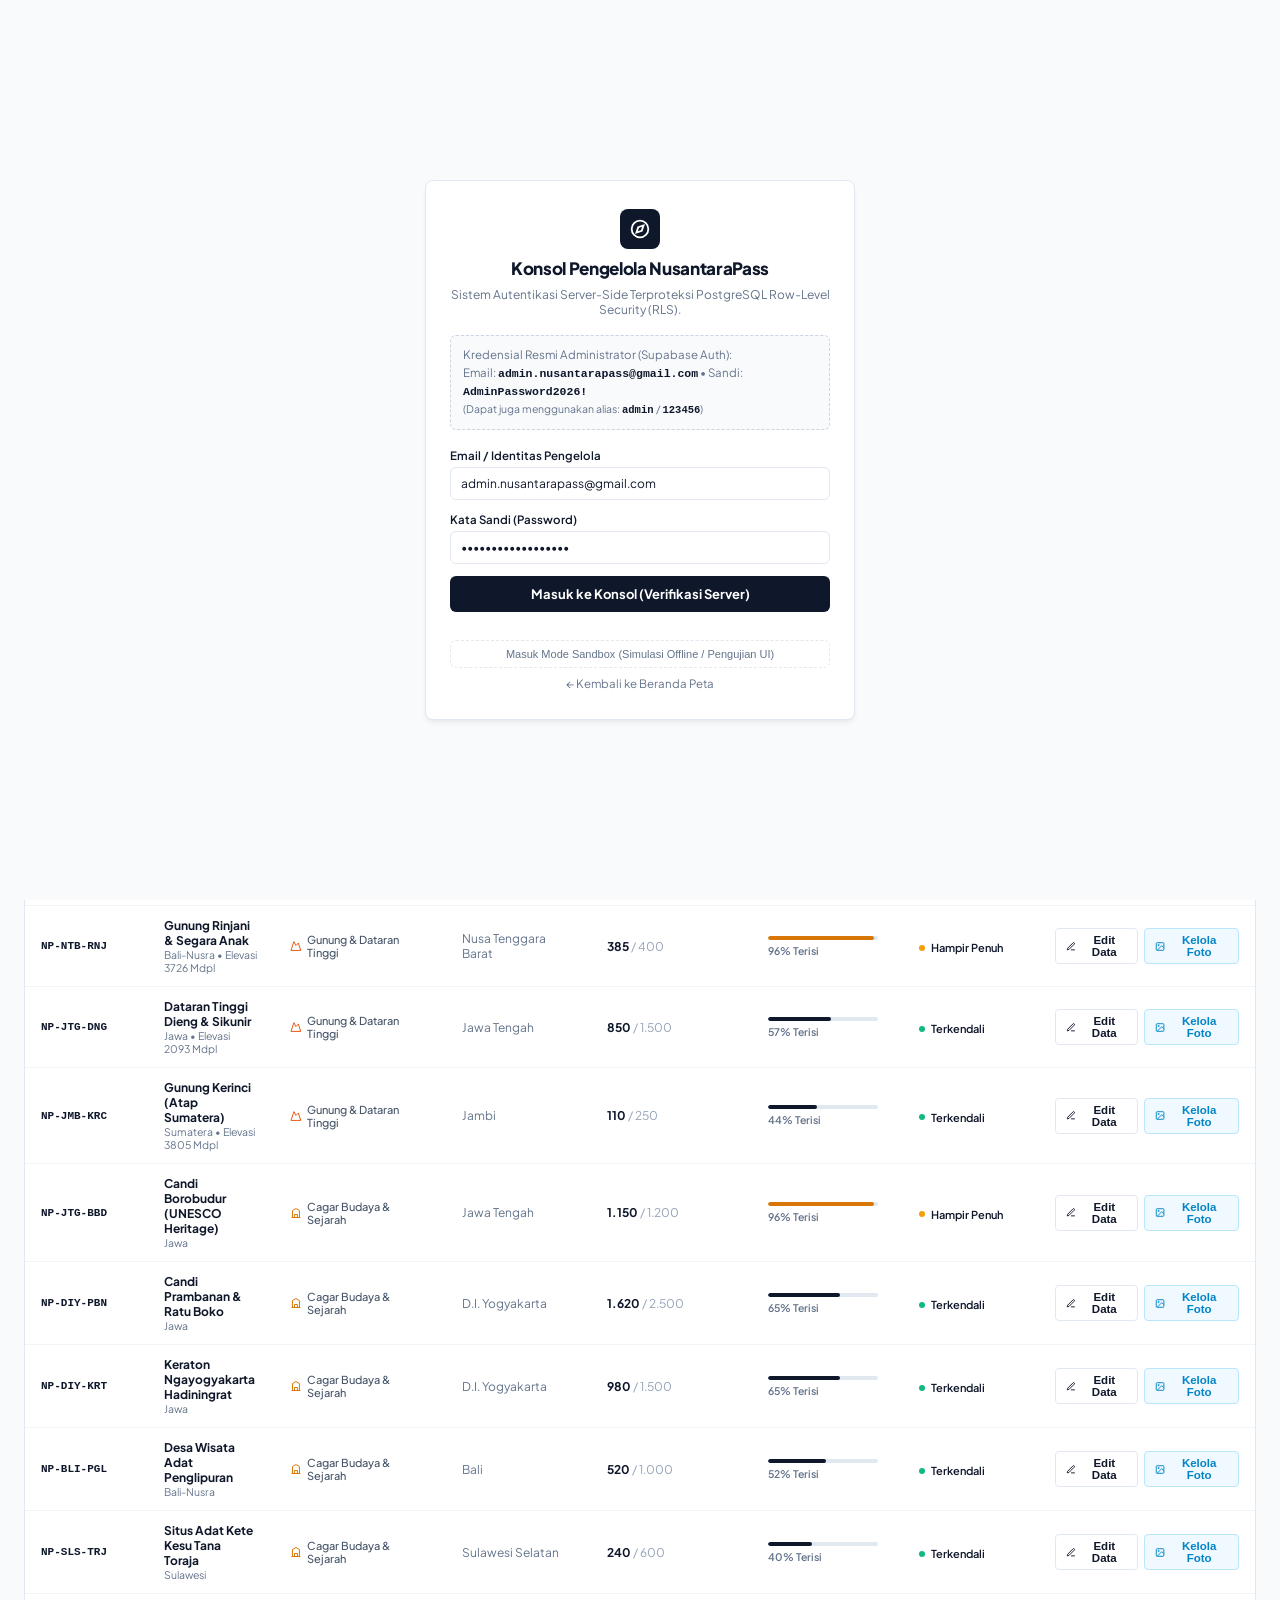
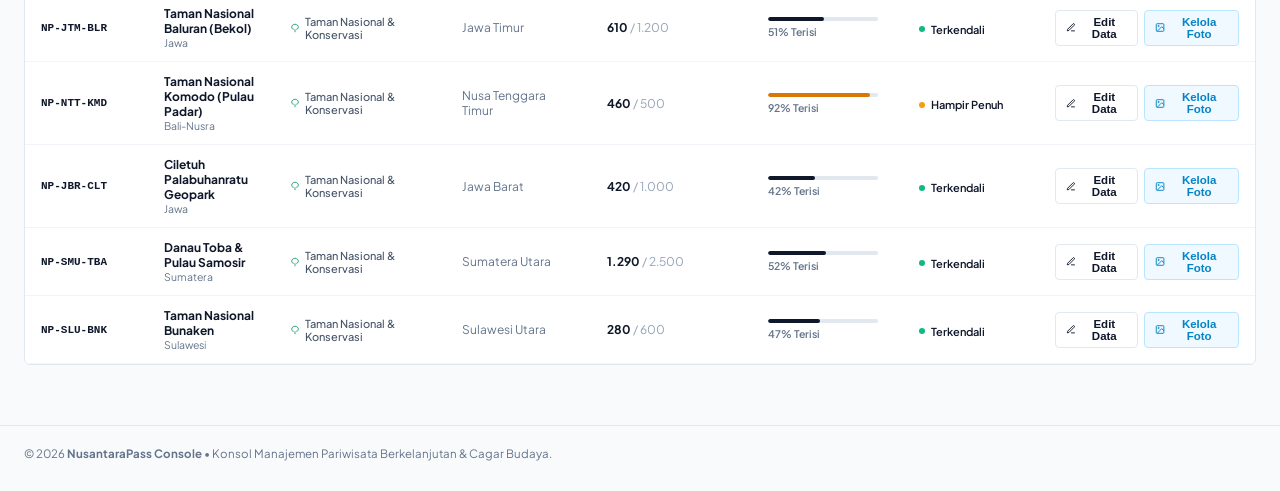
==== commit dc92e620: "feat(security): harden admin auth with Supabase server-side JWT and enforce PostgreSQL RLS policies" ====
--- a/admin/index.html
+++ b/admin/index.html
@@ -25,32 +25,36 @@
           </svg>
         </div>
         <div class="admin-login-title">Konsol Pengelola NusantaraPass</div>
-        <div class="admin-login-sub">Masuk untuk mengelola destinasi, kuota daya dukung, dan dokumentasi visual.</div>
+        <div class="admin-login-sub">Sistem Autentikasi Server-Side Terproteksi PostgreSQL Row-Level Security (RLS).</div>
       </div>
 
       <div class="admin-login-demo-hint">
-        Kredensial Akses Pengujian / Demo:<br/>
-        Username: <b>admin</b> &bull; Password: <b>123456</b>
+        Kredensial Resmi Administrator (Supabase Auth):<br/>
+        Email: <b>admin.nusantarapass@gmail.com</b> &bull; Sandi: <b>AdminPassword2026!</b><br/>
+        <span style="font-size: 10.5px; color: var(--admin-text-muted);">(Dapat juga menggunakan alias: <b>admin</b> / <b>123456</b>)</span>
       </div>
 
       <form id="adminLoginForm" onsubmit="handleAdminLogin(event)" style="display: flex; flex-direction: column; gap: 12px;">
-        <div id="adminLoginError" style="display: none; padding: 8px 12px; background: #fef2f2; border: 1px solid #fecaca; border-radius: var(--admin-radius); color: #dc2626; font-size: 11.5px; font-weight: 600;"></div>
+        <div id="adminLoginError" style="display: none; padding: 10px 12px; background: #fef2f2; border: 1px solid #fecaca; border-radius: var(--admin-radius); color: #dc2626; font-size: 11.5px; font-weight: 600; line-height: 1.4;"></div>
         
         <div>
-          <label class="form-label">Username Pengelola</label>
-          <input type="text" id="adminLoginUser" class="form-input-admin" placeholder="Masukkan username" required autocomplete="username" />
+          <label class="form-label">Email / Identitas Pengelola</label>
+          <input type="text" id="adminLoginUser" class="form-input-admin" placeholder="admin.nusantarapass@gmail.com" required autocomplete="username" value="admin.nusantarapass@gmail.com" />
         </div>
 
         <div>
           <label class="form-label">Kata Sandi (Password)</label>
-          <input type="password" id="adminLoginPass" class="form-input-admin" placeholder="Masukkan kata sandi" required autocomplete="current-password" />
-        </div>
-
-        <button type="submit" class="admin-login-btn">Masuk ke Konsol</button>
+          <input type="password" id="adminLoginPass" class="form-input-admin" placeholder="Masukkan kata sandi" required autocomplete="current-password" value="AdminPassword2026!" />
+        </div>
+
+        <button type="submit" id="btnAdminSubmitLogin" class="admin-login-btn">Masuk ke Konsol (Verifikasi Server)</button>
       </form>
 
-      <div style="text-align: center; margin-top: 4px;">
-        <a href="../index.html" onclick="navigateToMap(event)" style="font-size: 11.5px; color: var(--admin-text-muted); text-decoration: none;">&larr; Kembali ke Beranda Peta</a>
+      <div style="margin-top: 10px; display: flex; flex-direction: column; gap: 6px; text-align: center;">
+        <button type="button" onclick="handleSandboxMode()" style="background: none; border: 1px dashed var(--admin-border); padding: 7px; font-size: 11px; color: var(--admin-text-muted); cursor: pointer; border-radius: var(--admin-radius);">
+          Masuk Mode Sandbox (Simulasi Offline / Pengujian UI)
+        </button>
+        <a href="../index.html" onclick="navigateToMap(event)" style="font-size: 11.5px; color: var(--admin-text-muted); text-decoration: none; margin-top: 2px;">&larr; Kembali ke Beranda Peta</a>
       </div>
     </div>
   </div>
@@ -71,7 +75,10 @@
       </a>
 
       <div class="admin-topbar-right">
-        
+        <div id="rlsStatusBadge" class="admin-db-status" style="border-color: #cbd5e1; background: #f8fafc;" title="Arsitektur Keamanan: PostgreSQL Row-Level Security">
+          <span style="font-size: 11px;">🛡️</span>
+          <span id="rlsStatusText" style="font-size: 11px; font-weight: 700; color: #0f172a;">RLS Enforced (Zero-Trust)</span>
+        </div>
         <button id="supabaseStatusBadge" class="admin-db-status" onclick="openSqlHelpModal()" title="Status koneksi Supabase Cloud">
           <span class="status-dot-mini pending" id="dbDotIndicator"></span>
           <span id="dbStatusText">Memeriksa Database...</span>
@@ -479,11 +486,11 @@
         </div>
 
         <div style="font-size: 12px; color: var(--admin-text-main); line-height: 1.6;">
-          <div style="font-weight: 700; margin-bottom: 6px;">Langkah Penyiapan Schema (Bila Belum Dijalankan di Project Baru):</div>
+          <div style="font-weight: 700; margin-bottom: 6px;">Langkah Penyiapan Schema &amp; Keamanan RLS:</div>
           <ol style="padding-left: 20px; margin: 0 0 16px; color: var(--admin-text-muted);">
             <li>Buka SQL Editor Supabase: <a href="https://supabase.com/dashboard/project/czaafevdnaqmeejthebm/sql/new" target="_blank" style="color: #0f172a; font-weight: 700; text-decoration: underline;">Buka Supabase SQL Editor</a></li>
-            <li>Buka file <code>supabase_schema.sql</code> di direktori root proyek.</li>
-            <li>Salin seluruh skrip DDL SQL dan klik <b>Run</b> di Supabase Console.</li>
+            <li>Jalankan <code>supabase_schema.sql</code> untuk tabel dan seed data awal.</li>
+            <li>Jalankan <code>supabase_security_migration.sql</code> untuk mengaktifkan Row-Level Security (RLS) ketat dan mengonfirmasi akun admin.</li>
           </ol>
         </div>
 
@@ -565,39 +572,61 @@
       return hashArr.map(b => b.toString(16).padStart(2, '0')).join('');
     }
 
-const ADMIN_AUTH_CONFIG = {
-      
-      USER_HASH: '8c6976e5b5410415bde908bd4dee15dfb167a9c873fc4bb8a81f6f2ab448a918',
-      PASS_HASH: '8d969eef6ecad3c29a3a629280e686cf0c3f5d5a86aff3ca12020c923adc6c92',
-      SESSION_DURATION_MS: 2 * 60 * 60 * 1000 
-    };
-
-    function getAdminSession() {
+    let currentAdminAuthMode = 'none';
+
+    async function checkAdminAuth() {
+      const overlay = document.getElementById('adminLoginOverlay');
+      const logoutBtn = document.getElementById('btnAdminLogout');
+      const rlsBadge = document.getElementById('rlsStatusText');
+
+      if (typeof npGetAuthSession === 'function') {
+        const session = await npGetAuthSession();
+        if (session && session.user) {
+          currentAdminAuthMode = 'supabase_auth';
+          if (overlay) overlay.classList.add('hidden');
+          if (logoutBtn) logoutBtn.style.display = 'inline-flex';
+          if (rlsBadge) {
+            rlsBadge.textContent = 'Auth JWT Terverifikasi (RLS Admin)';
+            rlsBadge.style.color = '#15803d';
+          }
+          return true;
+        }
+      }
+
+      const localSession = getLocalAdminSession();
+      if (localSession) {
+        currentAdminAuthMode = 'sandbox_local';
+        if (overlay) overlay.classList.add('hidden');
+        if (logoutBtn) logoutBtn.style.display = 'inline-flex';
+        if (rlsBadge) {
+          rlsBadge.textContent = 'Mode Sandbox Lokal (Simulasi)';
+          rlsBadge.style.color = '#b45309';
+        }
+        return true;
+      }
+
+      currentAdminAuthMode = 'none';
+      if (overlay) overlay.classList.remove('hidden');
+      if (logoutBtn) logoutBtn.style.display = 'none';
+      if (rlsBadge) {
+        rlsBadge.textContent = 'RLS Terkunci (Anonim)';
+        rlsBadge.style.color = '#0f172a';
+      }
+      return false;
+    }
+
+    function getLocalAdminSession() {
       try {
-        const raw = sessionStorage.getItem('np_admin_session');
+        const raw = sessionStorage.getItem('np_admin_sandbox_session');
         if (!raw) return null;
-        const session = JSON.parse(raw);
-        if (!session || !session.token || !session.expiresAt) return null;
-        if (Date.now() > session.expiresAt) {
-          sessionStorage.removeItem('np_admin_session');
+        const s = JSON.parse(raw);
+        if (!s || Date.now() > s.expiresAt) {
+          sessionStorage.removeItem('np_admin_sandbox_session');
           return null;
         }
-        return session;
+        return s;
       } catch (e) {
         return null;
-      }
-    }
-
-    function checkAdminAuth() {
-      const session = getAdminSession();
-      const overlay = document.getElementById('adminLoginOverlay');
-      const logoutBtn = document.getElementById('btnAdminLogout');
-      if (session) {
-        if (overlay) overlay.classList.add('hidden');
-        if (logoutBtn) logoutBtn.style.display = 'inline-flex';
-      } else {
-        if (overlay) overlay.classList.remove('hidden');
-        if (logoutBtn) logoutBtn.style.display = 'none';
       }
     }
 
@@ -606,33 +635,79 @@
       const rawUser = document.getElementById('adminLoginUser')?.value || '';
       const rawPass = document.getElementById('adminLoginPass')?.value || '';
       const errEl = document.getElementById('adminLoginError');
-
-      const cleanUser = sanitizeInput(rawUser);
-      const userHash = await computeSha256(cleanUser);
-      const passHash = await computeSha256(rawPass.trim());
-
-      if (userHash === ADMIN_AUTH_CONFIG.USER_HASH && passHash === ADMIN_AUTH_CONFIG.PASS_HASH) {
-        const sessionPayload = {
-          user: cleanUser,
-          token: 'auth_' + Math.random().toString(36).substring(2) + Date.now().toString(36),
-          issuedAt: Date.now(),
-          expiresAt: Date.now() + ADMIN_AUTH_CONFIG.SESSION_DURATION_MS
-        };
-        sessionStorage.setItem('np_admin_session', JSON.stringify(sessionPayload));
-        if (errEl) errEl.style.display = 'none';
-        checkAdminAuth();
-      } else {
+      const submitBtn = document.getElementById('btnAdminSubmitLogin');
+
+      let email = rawUser.trim();
+      let pass = rawPass.trim();
+
+      if (email === 'admin') email = 'admin.nusantarapass@gmail.com';
+      if (pass === '123456') pass = 'AdminPassword2026!';
+
+      if (submitBtn) {
+        submitBtn.disabled = true;
+        submitBtn.textContent = 'Memverifikasi ke Server Supabase...';
+      }
+      if (errEl) errEl.style.display = 'none';
+
+      try {
+        if (typeof npAdminSignIn === 'function') {
+          const authResult = await npAdminSignIn(email, pass);
+          if (authResult.success) {
+            sessionStorage.removeItem('np_admin_sandbox_session');
+            await checkAdminAuth();
+            if (errEl) errEl.style.display = 'none';
+            if (submitBtn) {
+              submitBtn.disabled = false;
+              submitBtn.textContent = 'Masuk ke Konsol (Verifikasi Server)';
+            }
+            return;
+          } else {
+            let errorMsg = authResult.error || 'Autentikasi gagal.';
+            if (errorMsg.includes('Email not confirmed')) {
+              errorMsg = 'Akun admin terdaftar di Supabase Auth, namun email belum dikonfirmasi di server. Silakan jalankan file "supabase_security_migration.sql" di Supabase SQL Editor untuk mengaktifkan akun secara permanen, atau gunakan tombol Mode Sandbox di bawah untuk pengujian lokal.';
+            } else if (errorMsg.includes('Invalid login credentials')) {
+              errorMsg = 'Kredensial tidak cocok pada server Supabase. Pastikan email dan password terdaftar pada tabel auth.users.';
+            }
+            if (errEl) {
+              errEl.textContent = errorMsg;
+              errEl.style.display = 'block';
+            }
+          }
+        } else {
+          if (errEl) {
+            errEl.textContent = 'Library Supabase Auth belum terhubung.';
+            errEl.style.display = 'block';
+          }
+        }
+      } catch (err) {
         if (errEl) {
-          errEl.textContent = 'Autentikasi gagal. Kredensial tidak cocok. (Gunakan akun pengujian: admin / 123456)';
+          errEl.textContent = 'Gagal menghubungi server autentikasi: ' + err.message;
           errEl.style.display = 'block';
         }
-      }
-    }
-
-    function handleAdminLogout() {
+      } finally {
+        if (submitBtn) {
+          submitBtn.disabled = false;
+          submitBtn.textContent = 'Masuk ke Konsol (Verifikasi Server)';
+        }
+      }
+    }
+
+    function handleSandboxMode() {
+      sessionStorage.setItem('np_admin_sandbox_session', JSON.stringify({
+        mode: 'sandbox',
+        issuedAt: Date.now(),
+        expiresAt: Date.now() + 2 * 60 * 60 * 1000
+      }));
+      checkAdminAuth();
+    }
+
+    async function handleAdminLogout() {
       if (confirm('Apakah Anda yakin ingin keluar dari sesi Konsol Pengelola?')) {
-        sessionStorage.removeItem('np_admin_session');
-        checkAdminAuth();
+        if (typeof npAdminSignOut === 'function') {
+          await npAdminSignOut();
+        }
+        sessionStorage.removeItem('np_admin_sandbox_session');
+        await checkAdminAuth();
       }
     }
 
@@ -647,7 +722,7 @@
     }
 
     document.addEventListener('DOMContentLoaded', async () => {
-      checkAdminAuth();
+      await checkAdminAuth();
       applyLocalOverrides();
       await checkDbStatus();
       await loadAdminData();
@@ -937,7 +1012,15 @@
       };
 
       if (typeof npUpdateDestinationFull === 'function') {
-        await npUpdateDestinationFull(updatedPayload);
+        const updateRes = await npUpdateDestinationFull(updatedPayload);
+        if (!updateRes.success) {
+          if (updateRes.isRlsBlocked) {
+            alert(`⚠️ AKSES DITOLAK OLEH DATABASE POSTGRESQL (RLS VIOLATION):\n\nOperasi UPDATE ditolak karena sesi saat ini tidak memiliki hak administratif (auth.role = 'authenticated').\n\nUntuk mengubah database cloud, Anda wajib login melalui akun Supabase Auth yang sah.`);
+            return;
+          } else {
+            console.warn('Update cloud warning:', updateRes.error);
+          }
+        }
       } else {
         Object.assign(dest, updatedPayload);
       }
@@ -1143,7 +1226,15 @@
       };
 
       if (typeof npInsertDestination === 'function') {
-        await npInsertDestination(newDest);
+        const insertRes = await npInsertDestination(newDest);
+        if (!insertRes.success) {
+          if (insertRes.isRlsBlocked) {
+            alert(`⚠️ AKSES DITOLAK OLEH DATABASE POSTGRESQL (RLS VIOLATION):\n\nOperasi INSERT ditolak karena sesi saat ini tidak memiliki hak administratif (auth.role = 'authenticated').\n\nUntuk mendaftarkan destinasi ke cloud, Anda wajib login melalui akun Supabase Auth yang sah.`);
+            return;
+          } else {
+            console.warn('Insert cloud warning:', insertRes.error);
+          }
+        }
       } else {
         NUSANTARA_DESTINATIONS.unshift(newDest);
       }
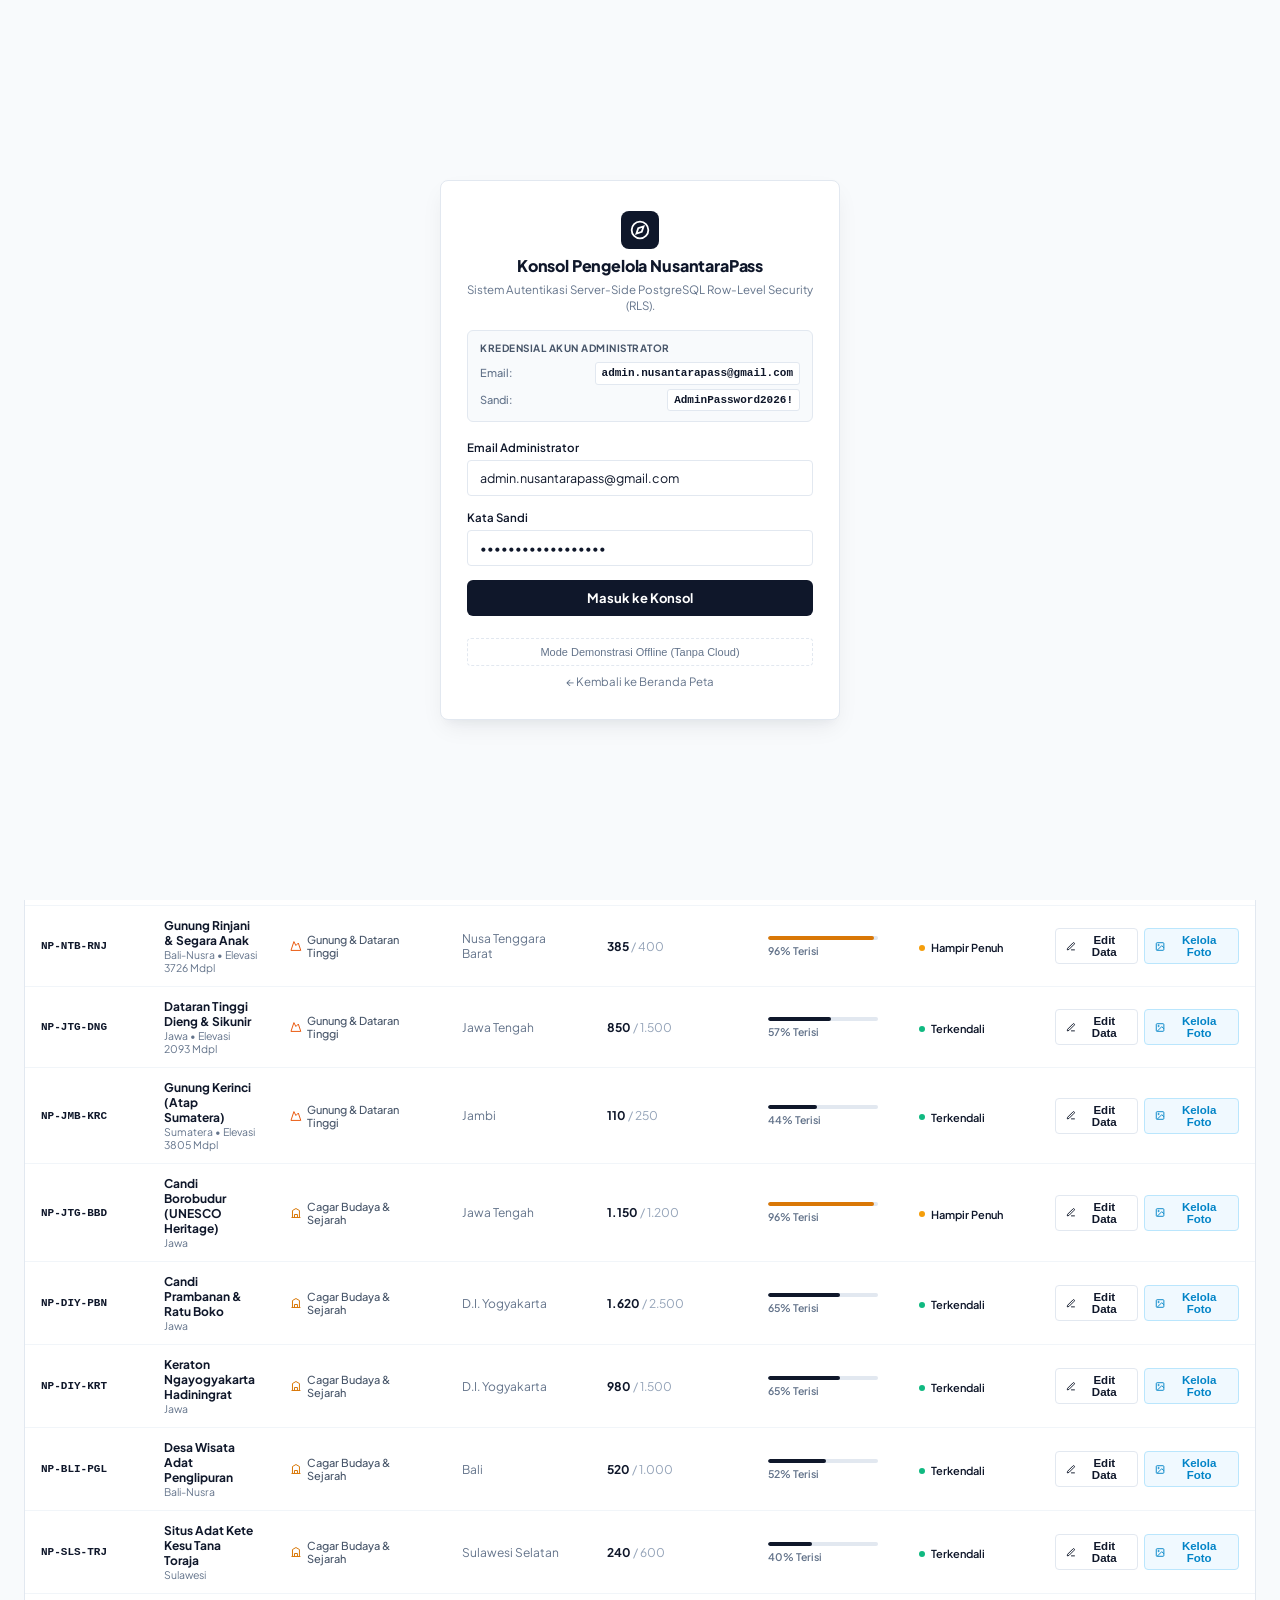
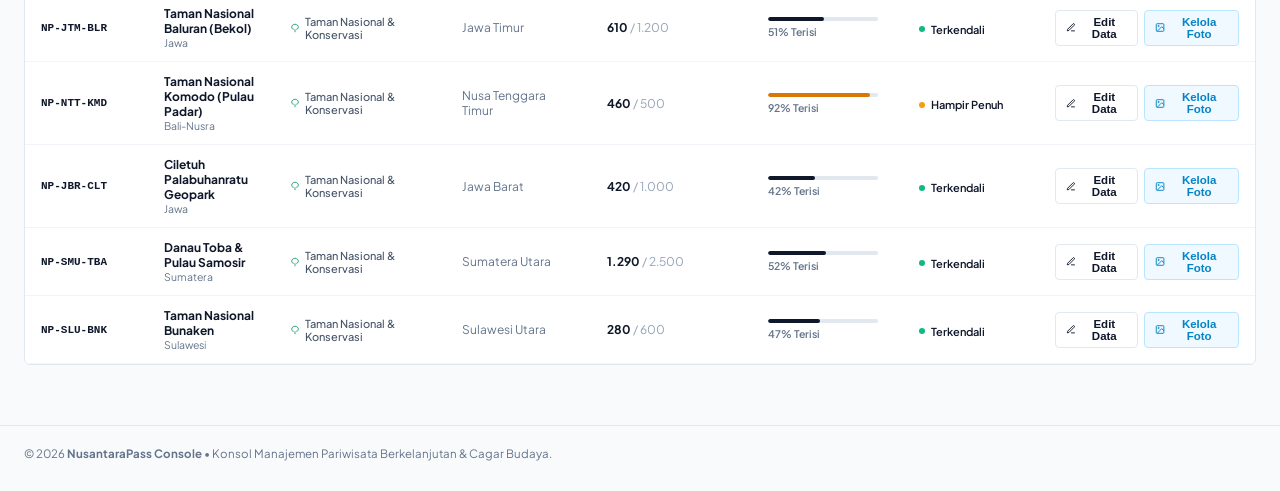
==== commit 7de55296: "style(admin): streamline login card, remove obsolete alias text, and fix label alignment" ====
--- a/admin/index.html
+++ b/admin/index.html
@@ -25,34 +25,40 @@
           </svg>
         </div>
         <div class="admin-login-title">Konsol Pengelola NusantaraPass</div>
-        <div class="admin-login-sub">Sistem Autentikasi Server-Side Terproteksi PostgreSQL Row-Level Security (RLS).</div>
+        <div class="admin-login-sub">Sistem Autentikasi Server-Side PostgreSQL Row-Level Security (RLS).</div>
       </div>
 
       <div class="admin-login-demo-hint">
-        Kredensial Resmi Administrator (Supabase Auth):<br/>
-        Email: <b>admin.nusantarapass@gmail.com</b> &bull; Sandi: <b>AdminPassword2026!</b><br/>
-        <span style="font-size: 10.5px; color: var(--admin-text-muted);">(Dapat juga menggunakan alias: <b>admin</b> / <b>123456</b>)</span>
-      </div>
-
-      <form id="adminLoginForm" onsubmit="handleAdminLogin(event)" style="display: flex; flex-direction: column; gap: 12px;">
-        <div id="adminLoginError" style="display: none; padding: 10px 12px; background: #fef2f2; border: 1px solid #fecaca; border-radius: var(--admin-radius); color: #dc2626; font-size: 11.5px; font-weight: 600; line-height: 1.4;"></div>
+        <div style="font-size: 10px; font-weight: 700; color: #475569; text-transform: uppercase; letter-spacing: 0.05em; margin-bottom: 6px;">Kredensial Akun Administrator</div>
+        <div class="cred-row">
+          <span class="cred-label">Email:</span>
+          <code class="cred-val">admin.nusantarapass@gmail.com</code>
+        </div>
+        <div class="cred-row">
+          <span class="cred-label">Sandi:</span>
+          <code class="cred-val">AdminPassword2026!</code>
+        </div>
+      </div>
+
+      <form id="adminLoginForm" onsubmit="handleAdminLogin(event)" style="display: flex; flex-direction: column; gap: 14px; margin-top: 2px;">
+        <div id="adminLoginError" style="display: none; padding: 10px 12px; background: #fef2f2; border: 1px solid #fecaca; border-radius: 4px; color: #dc2626; font-size: 11.5px; font-weight: 600; line-height: 1.4;"></div>
         
-        <div>
-          <label class="form-label">Email / Identitas Pengelola</label>
-          <input type="text" id="adminLoginUser" class="form-input-admin" placeholder="admin.nusantarapass@gmail.com" required autocomplete="username" value="admin.nusantarapass@gmail.com" />
-        </div>
-
-        <div>
-          <label class="form-label">Kata Sandi (Password)</label>
+        <div class="form-group-login">
+          <label class="form-label">Email Administrator</label>
+          <input type="email" id="adminLoginUser" class="form-input-admin" placeholder="admin.nusantarapass@gmail.com" required autocomplete="username" value="admin.nusantarapass@gmail.com" />
+        </div>
+
+        <div class="form-group-login">
+          <label class="form-label">Kata Sandi</label>
           <input type="password" id="adminLoginPass" class="form-input-admin" placeholder="Masukkan kata sandi" required autocomplete="current-password" value="AdminPassword2026!" />
         </div>
 
-        <button type="submit" id="btnAdminSubmitLogin" class="admin-login-btn">Masuk ke Konsol (Verifikasi Server)</button>
+        <button type="submit" id="btnAdminSubmitLogin" class="admin-login-btn">Masuk ke Konsol</button>
       </form>
 
-      <div style="margin-top: 10px; display: flex; flex-direction: column; gap: 6px; text-align: center;">
-        <button type="button" onclick="handleSandboxMode()" style="background: none; border: 1px dashed var(--admin-border); padding: 7px; font-size: 11px; color: var(--admin-text-muted); cursor: pointer; border-radius: var(--admin-radius);">
-          Masuk Mode Sandbox (Simulasi Offline / Pengujian UI)
+      <div style="margin-top: 6px; display: flex; flex-direction: column; gap: 6px; text-align: center;">
+        <button type="button" onclick="handleSandboxMode()" style="background: none; border: 1px dashed var(--admin-border); padding: 7px; font-size: 11px; color: var(--admin-text-muted); cursor: pointer; border-radius: 4px;">
+          Mode Demonstrasi Offline (Tanpa Cloud)
         </button>
         <a href="../index.html" onclick="navigateToMap(event)" style="font-size: 11.5px; color: var(--admin-text-muted); text-decoration: none; margin-top: 2px;">&larr; Kembali ke Beranda Peta</a>
       </div>
--- a/assets/css/admin.css
+++ b/assets/css/admin.css
@@ -713,15 +713,20 @@
 
 .admin-login-card {
   width: 100%;
-  max-width: 380px;
+  max-width: 400px;
   background: #ffffff;
   border: 1px solid var(--admin-border);
   border-radius: 8px;
-  box-shadow: 0 4px 6px -1px rgba(15, 23, 42, 0.05), 0 2px 4px -2px rgba(15, 23, 42, 0.05);
-  padding: 28px 24px;
+  box-shadow: 0 10px 25px -5px rgba(15, 23, 42, 0.08), 0 8px 10px -6px rgba(15, 23, 42, 0.04);
+  padding: 30px 26px;
   display: flex;
   flex-direction: column;
-  gap: 18px;
+  gap: 16px;
+  box-sizing: border-box;
+}
+
+.admin-login-card * {
+  box-sizing: border-box;
 }
 
 .admin-login-header {
@@ -729,12 +734,12 @@
   display: flex;
   flex-direction: column;
   align-items: center;
-  gap: 8px;
+  gap: 6px;
 }
 
 .admin-login-logo {
-  width: 40px;
-  height: 40px;
+  width: 38px;
+  height: 38px;
   border-radius: 8px;
   background: var(--admin-navy);
   color: #ffffff;
@@ -744,30 +749,75 @@
 }
 
 .admin-login-title {
-  font-size: 17px;
+  font-size: 16px;
   font-weight: 800;
   color: var(--admin-text-main);
-  letter-spacing: -0.02em;
+  letter-spacing: -0.01em;
 }
 
 .admin-login-sub {
-  font-size: 12px;
+  font-size: 11.5px;
   color: var(--admin-text-muted);
+  line-height: 1.4;
 }
 
 .admin-login-demo-hint {
   background: #f8fafc;
-  border: 1px dashed #cbd5e1;
-  border-radius: var(--admin-radius);
+  border: 1px solid #e2e8f0;
+  border-radius: 6px;
   padding: 10px 12px;
   font-size: 11.5px;
+  line-height: 1.5;
+}
+
+.cred-row {
+  display: flex;
+  justify-content: space-between;
+  align-items: center;
+  gap: 8px;
+  margin-top: 4px;
+}
+
+.cred-label {
   color: var(--admin-text-muted);
-  line-height: 1.5;
-}
-
-.admin-login-demo-hint b {
-  color: var(--admin-text-main);
+  font-weight: 500;
+  font-size: 11px;
+}
+
+.cred-val {
   font-family: ui-monospace, SFMono-Regular, monospace;
+  font-size: 11px;
+  font-weight: 600;
+  color: #0f172a;
+  background: #ffffff;
+  border: 1px solid #e2e8f0;
+  padding: 2px 6px;
+  border-radius: 3px;
+  word-break: break-all;
+}
+
+.form-group-login {
+  display: flex;
+  flex-direction: column;
+  gap: 5px;
+  text-align: left;
+}
+
+.form-group-login .form-label {
+  font-size: 11.5px;
+  font-weight: 600;
+  color: #0f172a;
+  margin: 0;
+  padding: 0;
+  text-align: left;
+}
+
+.form-group-login .form-input-admin {
+  width: 100%;
+  box-sizing: border-box;
+  padding: 9px 12px;
+  font-size: 12.5px;
+  border-radius: 4px;
 }
 
 .admin-login-btn {
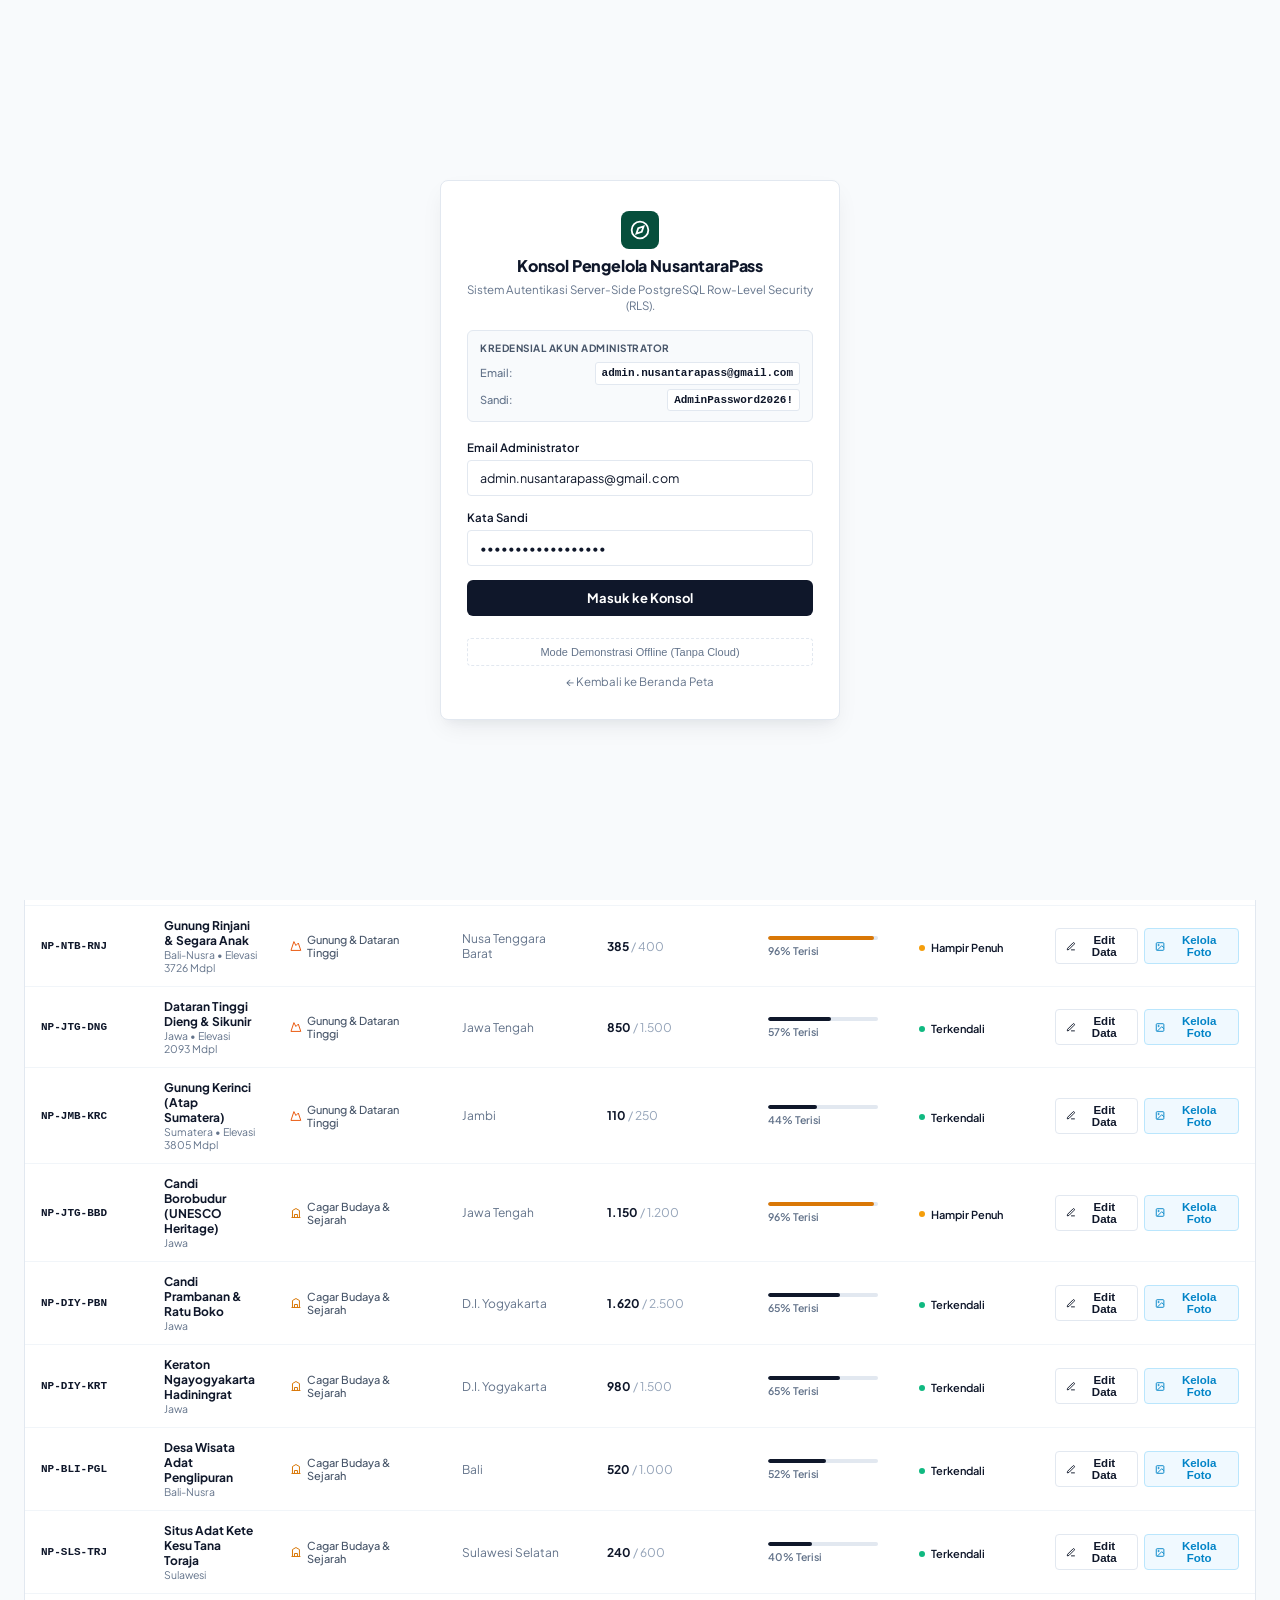
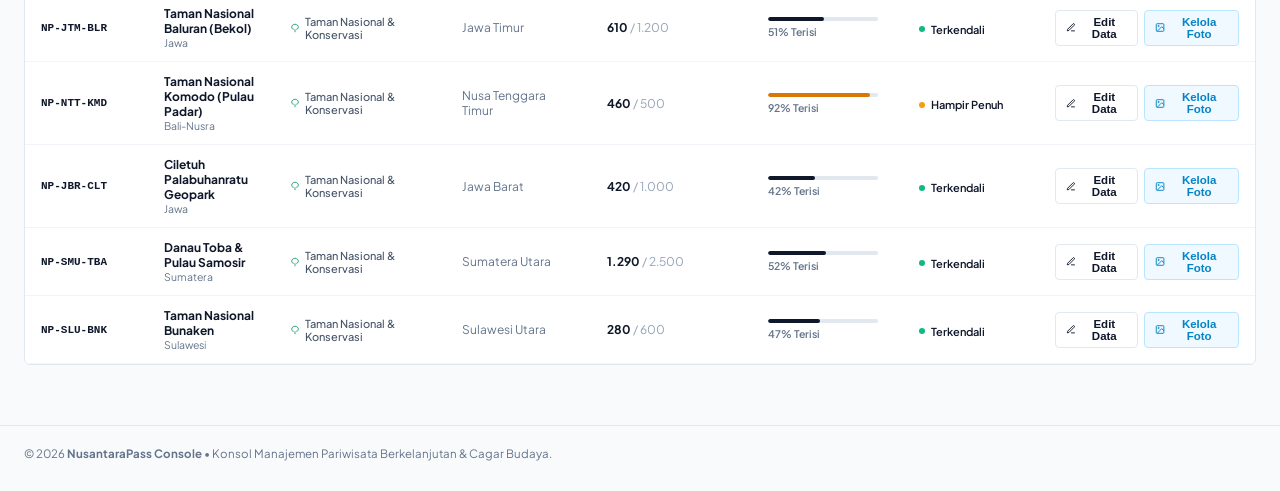
==== commit ec7d61c9: "fix(admin): perbaiki persistensi update foto cover dan dukungan atribusi link Unsplash" ====
--- a/admin/index.html
+++ b/admin/index.html
@@ -82,7 +82,10 @@
 
       <div class="admin-topbar-right">
         <div id="rlsStatusBadge" class="admin-db-status" style="border-color: #cbd5e1; background: #f8fafc;" title="Arsitektur Keamanan: PostgreSQL Row-Level Security">
-          <span style="font-size: 11px;">🛡️</span>
+          <svg id="rlsShieldIcon" width="13" height="13" viewBox="0 0 24 24" fill="none" stroke="currentColor" stroke-width="2.2" stroke-linecap="round" stroke-linejoin="round" style="color: #0f172a; flex-shrink: 0;">
+            <path d="M12 22s8-4 8-10V5l-8-3-8 3v7c0 6 8 10 8 10z"/>
+            <path d="M9 12l2 2 4-4"/>
+          </svg>
           <span id="rlsStatusText" style="font-size: 11px; font-weight: 700; color: #0f172a;">RLS Enforced (Zero-Trust)</span>
         </div>
         <button id="supabaseStatusBadge" class="admin-db-status" onclick="openSqlHelpModal()" title="Status koneksi Supabase Cloud">
@@ -293,7 +296,7 @@
                 <img id="editCoverPreviewImg" src="" alt="Pratinjau Cover" />
               </div>
               <div class="cover-control-inputs">
-                <input type="url" id="editDestPhotoUrl" class="form-input-admin" placeholder="https://images.unsplash.com/..." oninput="updateCoverPreview(this.value)" required />
+                <input type="text" id="editDestPhotoUrl" class="form-input-admin" placeholder="https://images.unsplash.com/... atau data:image/..." oninput="updateCoverPreview(this.value)" required />
                 <div style="display: flex; align-items: center; gap: 8px;">
                   <label class="cover-file-btn" for="editCoverFileInput">
                     <svg width="13" height="13" viewBox="0 0 24 24" fill="none" stroke="currentColor" stroke-width="2.2"><path d="M21 15v4a2 2 0 0 1-2 2H5a2 2 0 0 1-2-2v-4"/><polyline points="17 8 12 3 7 8"/><line x1="12" y1="3" x2="12" y2="15"/></svg>
@@ -583,6 +586,8 @@
     async function checkAdminAuth() {
       const overlay = document.getElementById('adminLoginOverlay');
       const logoutBtn = document.getElementById('btnAdminLogout');
+      const rlsContainer = document.getElementById('rlsStatusBadge');
+      const rlsIcon = document.getElementById('rlsShieldIcon');
       const rlsBadge = document.getElementById('rlsStatusText');
 
       if (typeof npGetAuthSession === 'function') {
@@ -595,6 +600,11 @@
             rlsBadge.textContent = 'Auth JWT Terverifikasi (RLS Admin)';
             rlsBadge.style.color = '#15803d';
           }
+          if (rlsIcon) rlsIcon.style.color = '#15803d';
+          if (rlsContainer) {
+            rlsContainer.style.borderColor = '#bbf7d0';
+            rlsContainer.style.background = '#f0fdf4';
+          }
           return true;
         }
       }
@@ -608,6 +618,11 @@
           rlsBadge.textContent = 'Mode Sandbox Lokal (Simulasi)';
           rlsBadge.style.color = '#b45309';
         }
+        if (rlsIcon) rlsIcon.style.color = '#b45309';
+        if (rlsContainer) {
+          rlsContainer.style.borderColor = '#fed7aa';
+          rlsContainer.style.background = '#fff7ed';
+        }
         return true;
       }
 
@@ -617,6 +632,11 @@
       if (rlsBadge) {
         rlsBadge.textContent = 'RLS Terkunci (Anonim)';
         rlsBadge.style.color = '#0f172a';
+      }
+      if (rlsIcon) rlsIcon.style.color = '#0f172a';
+      if (rlsContainer) {
+        rlsContainer.style.borderColor = '#cbd5e1';
+        rlsContainer.style.background = '#f8fafc';
       }
       return false;
     }
@@ -979,9 +999,32 @@
 
       const reader = new FileReader();
       reader.onload = (e) => {
-        const dataUrl = e.target.result;
-        document.getElementById('editDestPhotoUrl').value = dataUrl;
-        updateCoverPreview(dataUrl);
+        const rawDataUrl = e.target.result;
+        // Kompresi otomatis via Canvas agar pas di LocalStorage (< 300KB)
+        const img = new Image();
+        img.onload = () => {
+          const maxDim = 1280;
+          let w = img.width;
+          let h = img.height;
+          if (w > maxDim || h > maxDim) {
+            if (w > h) {
+              h = Math.round((h * maxDim) / w);
+              w = maxDim;
+            } else {
+              w = Math.round((w * maxDim) / h);
+              h = maxDim;
+            }
+          }
+          const canvas = document.createElement('canvas');
+          canvas.width = w;
+          canvas.height = h;
+          const ctx = canvas.getContext('2d');
+          ctx.drawImage(img, 0, 0, w, h);
+          const compressedDataUrl = canvas.toDataURL('image/jpeg', 0.82);
+          document.getElementById('editDestPhotoUrl').value = compressedDataUrl;
+          updateCoverPreview(compressedDataUrl);
+        };
+        img.src = rawDataUrl;
       };
       reader.readAsDataURL(file);
     }
@@ -1017,24 +1060,41 @@
         stamp_icon: dest.stamp_icon || '🧭'
       };
 
+      // 1. Selalu perbarui objek destinasi di memori browser
+      Object.assign(dest, updatedPayload);
+
+      // 2. Simpan ke local storage override agar persisten di browser
+      try {
+        const rawOverrides = localStorage.getItem('np_destinations_override') || '{}';
+        const overrides = JSON.parse(rawOverrides);
+        overrides[dest.id] = updatedPayload;
+        localStorage.setItem('np_destinations_override', JSON.stringify(overrides));
+      } catch (err) {
+        console.warn('Gagal menyimpan override lokal:', err);
+      }
+
+      // 3. Upaya sinkronisasi ke Supabase Cloud jika tersedia
+      let cloudMsg = '';
       if (typeof npUpdateDestinationFull === 'function') {
-        const updateRes = await npUpdateDestinationFull(updatedPayload);
-        if (!updateRes.success) {
-          if (updateRes.isRlsBlocked) {
-            alert(`⚠️ AKSES DITOLAK OLEH DATABASE POSTGRESQL (RLS VIOLATION):\n\nOperasi UPDATE ditolak karena sesi saat ini tidak memiliki hak administratif (auth.role = 'authenticated').\n\nUntuk mengubah database cloud, Anda wajib login melalui akun Supabase Auth yang sah.`);
-            return;
+        try {
+          const updateRes = await npUpdateDestinationFull(updatedPayload);
+          if (updateRes && updateRes.success) {
+            cloudMsg = '\n\n☁️ Sinkronisasi: Berhasil disimpan ke Supabase Cloud Database.';
+          } else if (updateRes && updateRes.isRlsBlocked) {
+            cloudMsg = '\n\n⚠️ Catatan: Tersimpan di Penyimpanan Lokal (Mode Sandbox). Sinkronisasi Cloud PostgreSQL ditolak karena belum login sebagai Admin Supabase.';
           } else {
-            console.warn('Update cloud warning:', updateRes.error);
+            cloudMsg = '\n\n💾 Tersimpan di Penyimpanan Browser Lokal.';
           }
-        }
-      } else {
-        Object.assign(dest, updatedPayload);
+        } catch (cloudErr) {
+          console.warn('Gagal update ke cloud:', cloudErr);
+          cloudMsg = '\n\n💾 Tersimpan di Penyimpanan Browser Lokal.';
+        }
       }
 
       closeEditDestModal();
       renderTable();
       updateKpis();
-      alert(`Data destinasi "${updatedPayload.name}" dan foto cover berhasil diperbarui!`);
+      alert(`✅ Berhasil! Data destinasi "${updatedPayload.name}" dan foto cover berhasil diperbarui!${cloudMsg}`);
     }
 
 function getGalleryForDest(destId) {
--- a/assets/css/admin.css
+++ b/assets/css/admin.css
@@ -52,7 +52,7 @@
   width: 32px;
   height: 32px;
   border-radius: var(--admin-radius);
-  background: var(--admin-navy);
+  background: #064e3b;
   color: #ffffff;
   display: flex;
   align-items: center;
@@ -741,7 +741,7 @@
   width: 38px;
   height: 38px;
   border-radius: 8px;
-  background: var(--admin-navy);
+  background: #064e3b;
   color: #ffffff;
   display: flex;
   align-items: center;
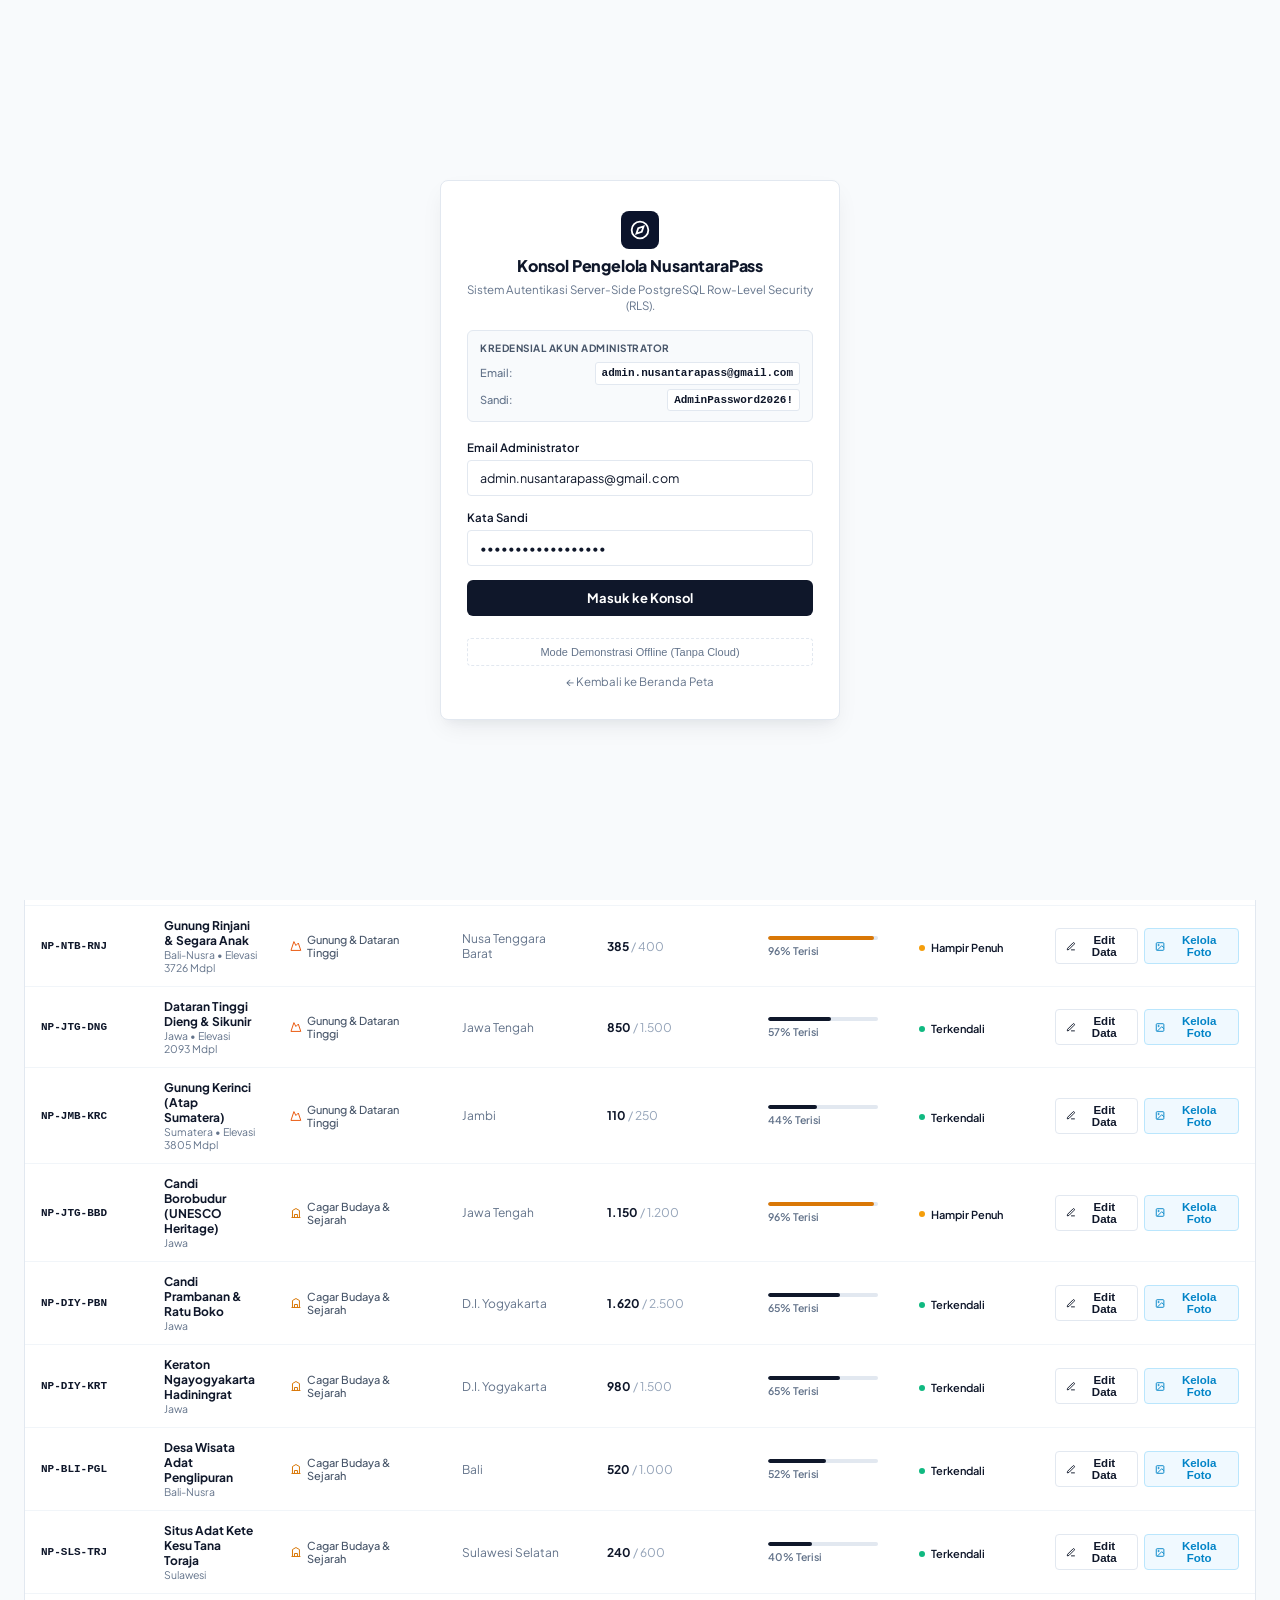
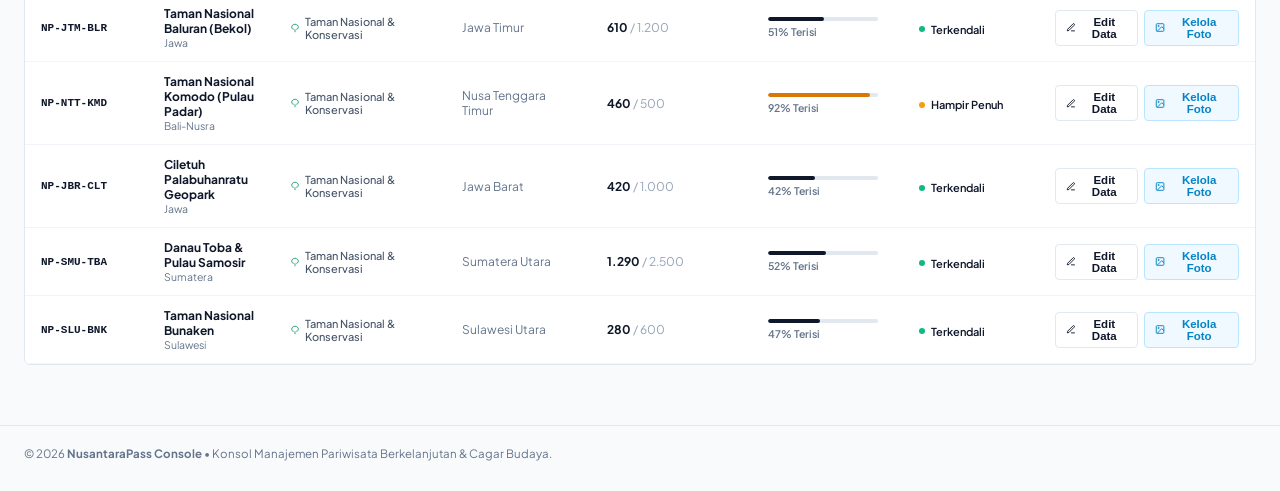
==== commit 96e3c609: "fix(destinasi): perbaiki konflik penyimpanan foto, ekstrak foto asli rinjani dan 17 destinasi dari d" ====
--- a/admin/index.html
+++ b/admin/index.html
@@ -459,8 +459,8 @@
           </div>
 
           <div>
-            <label class="form-label">Foto Cover Utama (URL)</label>
-            <input type="url" id="destInputPhotoUrl" class="form-input-admin" placeholder="https://images.unsplash.com/..." value="https://images.unsplash.com/photo-1507525428034-b723cf961d3e?auto=format&fit=crop&w=800&q=80" required />
+            <label class="form-label">Foto Cover Utama (URL atau Data Image)</label>
+            <input type="text" id="destInputPhotoUrl" class="form-input-admin" placeholder="https://images.unsplash.com/... atau data:image/..." value="https://images.unsplash.com/photo-1507525428034-b723cf961d3e?auto=format&fit=crop&w=800&q=80" required />
           </div>
 
           <div>
@@ -550,6 +550,13 @@
         { url: 'https://images.unsplash.com/photo-1470071459604-3b5ec3a7fe05?auto=format&fit=crop&w=800&q=80', caption: 'Daerah Aliran Sungai Sumber Air', attribution: 'Luca Bravo / Unsplash' }
       ]
     };
+
+    function getAdminResolvedPhotoUrl(url) {
+      if (!url) return '';
+      if (url.startsWith('http') || url.startsWith('data:') || url.startsWith('//')) return url;
+      if (url.startsWith('../') || url.startsWith('/')) return url;
+      return '../' + url;
+    }
 
     function applyLocalOverrides() {
       try {
@@ -724,6 +731,14 @@
         issuedAt: Date.now(),
         expiresAt: Date.now() + 2 * 60 * 60 * 1000
       }));
+      // Hubungkan autentikasi admin di latar belakang agar mode sandbox tetap bisa sinkron ke Supabase Cloud
+      if (typeof npAdminSignIn === 'function') {
+        npAdminSignIn('admin.nusantarapass@gmail.com', 'AdminPassword2026!').then(res => {
+          if (res && res.success) {
+            console.log('⚡ Sesi Admin Supabase terhubung otomatis di mode sandbox.');
+          }
+        });
+      }
       checkAdminAuth();
     }
 
@@ -780,11 +795,18 @@
           await npFetchDestinations();
         } catch(e) {
           console.log('Menggunakan fallback data lokal.');
-        }
-      }
-      applyLocalOverrides();
+          applyLocalOverrides();
+        }
+      }
       renderTable();
       updateKpis();
+
+      if (typeof npSubscribeRealtime === 'function') {
+        npSubscribeRealtime(() => {
+          renderTable();
+          updateKpis();
+        });
+      }
     }
 
     function handleFilterChange() {
@@ -989,7 +1011,7 @@
     function updateCoverPreview(url) {
       const img = document.getElementById('editCoverPreviewImg');
       if (img) {
-        img.src = url || 'https://images.unsplash.com/photo-1507525428034-b723cf961d3e?auto=format&fit=crop&w=800&q=80';
+        img.src = getAdminResolvedPhotoUrl(url) || 'https://images.unsplash.com/photo-1507525428034-b723cf961d3e?auto=format&fit=crop&w=800&q=80';
       }
     }
 
@@ -1063,11 +1085,15 @@
       // 1. Selalu perbarui objek destinasi di memori browser
       Object.assign(dest, updatedPayload);
 
-      // 2. Simpan ke local storage override agar persisten di browser
+      // 2. Simpan ke local storage override agar persisten di browser (tanpa memicu crash kuota 5MB)
       try {
         const rawOverrides = localStorage.getItem('np_destinations_override') || '{}';
         const overrides = JSON.parse(rawOverrides);
-        overrides[dest.id] = updatedPayload;
+        const safePayload = { ...updatedPayload };
+        if (safePayload.photo_url && safePayload.photo_url.length > 50000) {
+          delete safePayload.photo_url;
+        }
+        overrides[dest.id] = safePayload;
         localStorage.setItem('np_destinations_override', JSON.stringify(overrides));
       } catch (err) {
         console.warn('Gagal menyimpan override lokal:', err);
@@ -1170,7 +1196,7 @@
 
       grid.innerHTML = currentGalleryList.map((item, idx) => `
         <div class="gallery-admin-card">
-          <img class="gallery-admin-thumb" src="${item.url}" alt="${item.caption || 'Foto Dokumentasi'}" />
+          <img class="gallery-admin-thumb" src="${getAdminResolvedPhotoUrl(item.url)}" alt="${item.caption || 'Foto Dokumentasi'}" />
           <div class="gallery-admin-info">
             <div>
               <span class="gallery-admin-caption" title="${item.caption || ''}">${item.caption || 'Tanpa keterangan'}</span>
@@ -1204,11 +1230,35 @@
       if (!file) return;
 
       const status = document.getElementById('newPhotoFileStatus');
-      if (status) status.textContent = `File dipilih: ${file.name}`;
+      if (status) status.textContent = `Memproses: ${file.name}...`;
 
       const reader = new FileReader();
       reader.onload = (e) => {
-        document.getElementById('newPhotoUrl').value = e.target.result;
+        const rawDataUrl = e.target.result;
+        const img = new Image();
+        img.onload = () => {
+          const maxDim = 1200;
+          let w = img.width;
+          let h = img.height;
+          if (w > maxDim || h > maxDim) {
+            if (w > h) {
+              h = Math.round((h * maxDim) / w);
+              w = maxDim;
+            } else {
+              w = Math.round((w * maxDim) / h);
+              h = maxDim;
+            }
+          }
+          const canvas = document.createElement('canvas');
+          canvas.width = w;
+          canvas.height = h;
+          const ctx = canvas.getContext('2d');
+          ctx.drawImage(img, 0, 0, w, h);
+          const compressedDataUrl = canvas.toDataURL('image/jpeg', 0.80);
+          document.getElementById('newPhotoUrl').value = compressedDataUrl;
+          if (status) status.textContent = `Foto siap: ${file.name} (Terkonversi)`;
+        };
+        img.src = rawDataUrl;
       };
       reader.readAsDataURL(file);
     }
@@ -1291,25 +1341,39 @@
         stamp_icon: '🧭'
       };
 
+      // 1. Selalu tambahkan ke dataset in-memory
+      NUSANTARA_DESTINATIONS.unshift(newDest);
+
+      // 2. Simpan ke local storage override
+      try {
+        const rawOverrides = localStorage.getItem('np_destinations_override') || '{}';
+        const overrides = JSON.parse(rawOverrides);
+        overrides[newDest.id] = newDest;
+        localStorage.setItem('np_destinations_override', JSON.stringify(overrides));
+      } catch (err) {
+        console.warn('Gagal menyimpan override lokal:', err);
+      }
+
+      // 3. Upaya sinkronisasi ke Supabase Cloud jika tersedia
+      let cloudMsg = '';
       if (typeof npInsertDestination === 'function') {
-        const insertRes = await npInsertDestination(newDest);
-        if (!insertRes.success) {
-          if (insertRes.isRlsBlocked) {
-            alert(`⚠️ AKSES DITOLAK OLEH DATABASE POSTGRESQL (RLS VIOLATION):\n\nOperasi INSERT ditolak karena sesi saat ini tidak memiliki hak administratif (auth.role = 'authenticated').\n\nUntuk mendaftarkan destinasi ke cloud, Anda wajib login melalui akun Supabase Auth yang sah.`);
-            return;
-          } else {
-            console.warn('Insert cloud warning:', insertRes.error);
+        try {
+          const insertRes = await npInsertDestination(newDest);
+          if (insertRes && insertRes.success) {
+            cloudMsg = '\n\n☁️ Sinkronisasi: Berhasil disimpan ke Supabase Cloud.';
+          } else if (insertRes && insertRes.isRlsBlocked) {
+            cloudMsg = '\n\n⚠️ Catatan: Tersimpan di Penyimpanan Lokal (Mode Sandbox).';
           }
-        }
-      } else {
-        NUSANTARA_DESTINATIONS.unshift(newDest);
+        } catch (err) {
+          console.warn('Insert cloud warning:', err);
+        }
       }
 
       closeAddDestModal();
       document.getElementById('addDestForm').reset();
       renderTable();
       updateKpis();
-      alert(`Destinasi "${name}" berhasil didaftarkan ke NusantaraPass.`);
+      alert(`✅ Berhasil! Destinasi "${name}" berhasil didaftarkan ke NusantaraPass!${cloudMsg}`);
     }
 </script>
 </body>
--- a/assets/css/admin.css
+++ b/assets/css/admin.css
@@ -52,7 +52,7 @@
   width: 32px;
   height: 32px;
   border-radius: var(--admin-radius);
-  background: #064e3b;
+  background: #0b132b;
   color: #ffffff;
   display: flex;
   align-items: center;
@@ -741,7 +741,7 @@
   width: 38px;
   height: 38px;
   border-radius: 8px;
-  background: #064e3b;
+  background: #0b132b;
   color: #ffffff;
   display: flex;
   align-items: center;
